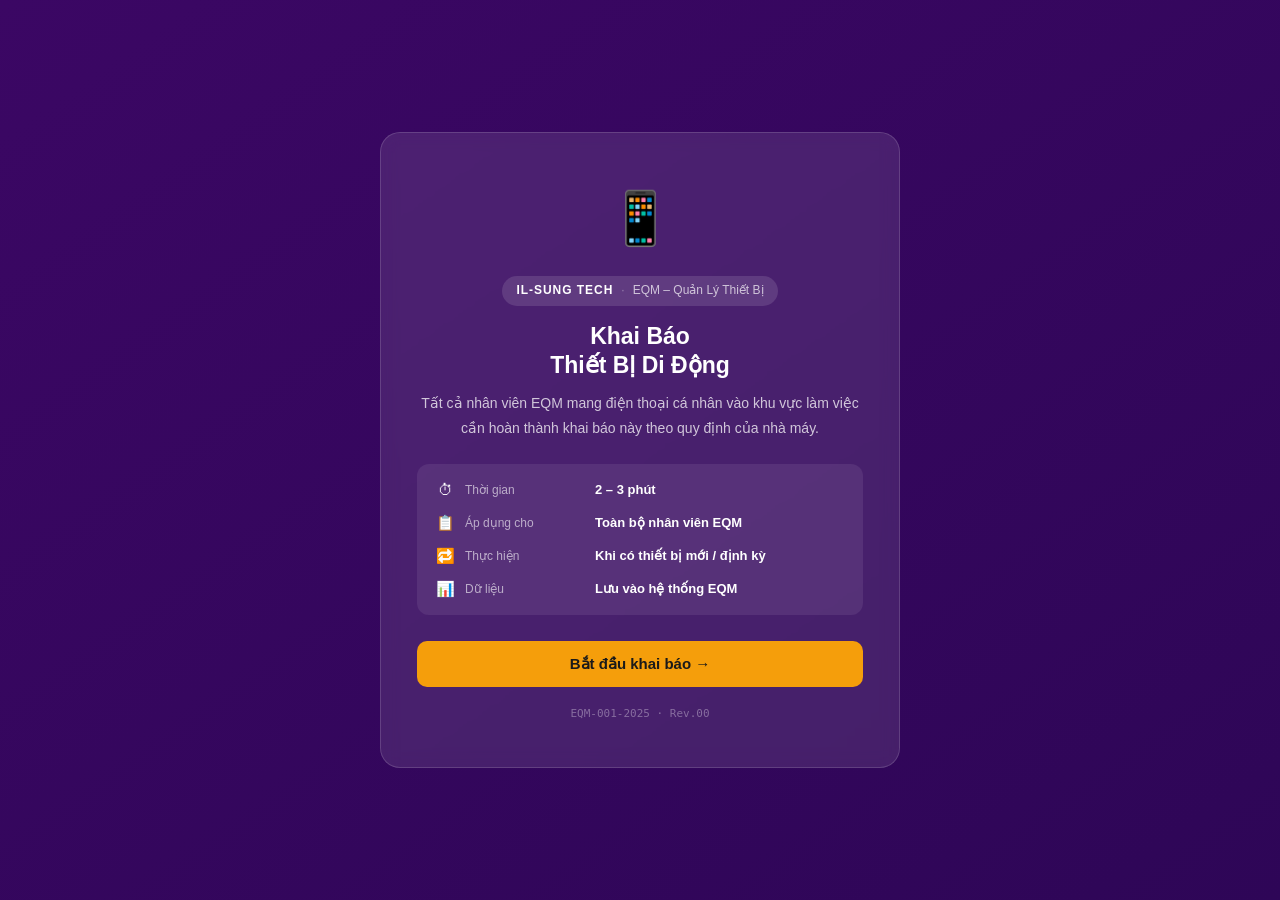
==== index.html @ d7830324 "Rename ILSUNG_EQM_001_KhaiBaoThietBiDiDong.html to index.html" ====
<!DOCTYPE html>
<html lang="vi">
<head>
<meta charset="UTF-8">
<meta name="viewport" content="width=device-width, initial-scale=1.0">
<title>Khai Báo Thiết Bị Di Động – IL-Sung Tech</title>
<style>
*, *::before, *::after { box-sizing: border-box; margin: 0; padding: 0; }
:root {
  --ils-accent:   #F59E0B;
  --ils-success:  #16A34A;
  --ils-danger:   #DC2626;
  --ils-bg:       #F0F4F8;
  --ils-surface:  #FFFFFF;
  --ils-border:   #CBD5E1;
  --ils-text:     #1E293B;
  --ils-muted:    #64748B;
  --app-color:      #3B0764;
  --app-color-dark: #2E0657;
  --app-color-light: #6D28D9;
}
body {
  font-family: 'Segoe UI', -apple-system, BlinkMacSystemFont, sans-serif;
  background: var(--ils-bg); color: var(--ils-text);
  font-size: 15px; line-height: 1.6; min-height: 100vh;
  -webkit-font-smoothing: antialiased;
}

/* ── TOPBAR ── */
.ils-topbar {
  background: var(--app-color); padding: 10px 20px;
  display: flex; align-items: center; justify-content: space-between;
  position: sticky; top: 0; z-index: 100;
  box-shadow: 0 2px 8px rgba(0,0,0,0.2);
}
.ils-topbar-brand { display: flex; align-items: center; gap: 10px; }
.ils-topbar-logo {
  background: rgba(255,255,255,0.15); border-radius: 6px;
  padding: 4px 10px; color: #fff; font-weight: 900; font-size: 13px; letter-spacing: 0.05em;
}
.ils-topbar-sep { width: 1px; height: 20px; background: rgba(255,255,255,0.25); }
.ils-topbar-dept { color: rgba(255,255,255,0.85); font-size: 12px; font-weight: 600; text-transform: uppercase; letter-spacing: 0.08em; }
.ils-topbar-code { color: rgba(255,255,255,0.45); font-size: 11px; font-family: monospace; }

/* ── INTRO ── */
.ils-intro {
  min-height: 100vh;
  background: linear-gradient(145deg, var(--app-color) 0%, var(--app-color-dark) 100%);
  display: flex; align-items: center; justify-content: center; padding: 24px;
}
.ils-intro-card {
  max-width: 520px; width: 100%;
  background: rgba(255,255,255,0.1); border-radius: 20px; padding: 44px 36px;
  text-align: center; backdrop-filter: blur(8px);
  border: 1px solid rgba(255,255,255,0.15);
}
.ils-intro-icon { font-size: 52px; margin-bottom: 16px; }
.ils-intro-brand {
  display: inline-flex; align-items: center; gap: 8px;
  background: rgba(255,255,255,0.12); border-radius: 20px;
  padding: 5px 14px; margin-bottom: 16px;
}
.ils-intro-brand .n { color: #fff; font-size: 12px; font-weight: 800; letter-spacing: 0.08em; }
.ils-intro-brand .s { color: rgba(255,255,255,0.35); font-size: 12px; }
.ils-intro-brand .d { color: rgba(255,255,255,0.7); font-size: 12px; }
.ils-intro-title { color: #fff; font-size: 23px; font-weight: 800; line-height: 1.3; margin-bottom: 10px; }
.ils-intro-desc  { color: rgba(255,255,255,0.75); font-size: 14px; line-height: 1.75; margin-bottom: 24px; }
.ils-intro-meta  {
  background: rgba(255,255,255,0.08); border-radius: 12px;
  padding: 14px 18px; margin-bottom: 26px; text-align: left;
}
.ils-intro-meta-row { display: flex; align-items: center; gap: 10px; color: #fff; margin-bottom: 9px; }
.ils-intro-meta-row:last-child { margin-bottom: 0; }
.ils-intro-meta-row .icon { width: 20px; text-align: center; font-size: 15px; flex-shrink: 0; }
.ils-intro-meta-row .lbl  { opacity: 0.6; min-width: 120px; font-size: 12px; }
.ils-intro-meta-row .val  { font-weight: 600; font-size: 13px; }
.ils-formcode { font-size: 11px; color: rgba(255,255,255,0.35); font-family: monospace; margin-top: 18px; }

/* ── PROGRESS ── */
.ils-progress { max-width: 720px; margin: 0 auto 20px; padding: 20px 20px 0; }
.ils-progress-steps { display: flex; align-items: flex-start; justify-content: center; }
.ils-ps-item { display: flex; flex-direction: column; align-items: center; }
.ils-ps-circle {
  width: 34px; height: 34px; border-radius: 50%;
  display: flex; align-items: center; justify-content: center;
  font-weight: 800; font-size: 13px; flex-shrink: 0; transition: all .2s;
}
.ils-ps-label { font-size: 11px; margin-top: 5px; font-weight: 600; white-space: nowrap; }
.ils-ps-line  { height: 2px; width: 80px; margin: 17px 3px 0; transition: background .3s; }
@media(max-width:480px){ .ils-ps-line { width: 32px; } .ils-ps-label { font-size: 9px; } }

/* ── SCREEN ── */
.ils-screen { display: none; padding: 0 16px 56px; }
.ils-screen.active { display: block; }
.ils-screen-inner { max-width: 720px; margin: 0 auto; padding-top: 20px; }

/* ── CARD ── */
.ils-card {
  background: var(--ils-surface); border-radius: 14px;
  border: 1.5px solid var(--ils-border); overflow: hidden;
  margin-bottom: 18px; box-shadow: 0 1px 4px rgba(0,0,0,0.04);
}
.ils-card-header {
  background: var(--app-color); padding: 12px 20px;
  display: flex; align-items: center; justify-content: space-between;
}
.ils-card-header-title { color: #fff; font-weight: 700; font-size: 14px; }
.ils-card-body { padding: 20px; }

/* ── FIELDS ── */
.ils-field { margin-bottom: 18px; }
.ils-field:last-child { margin-bottom: 0; }
.ils-label {
  display: block; font-size: 12px; font-weight: 700;
  color: var(--ils-muted); text-transform: uppercase;
  letter-spacing: 0.05em; margin-bottom: 6px;
}
.ils-label-sub { display: block; font-size: 11px; font-weight: 400; color: #94A3B8; text-transform: none; letter-spacing: 0; margin-top: 2px; }
.ils-req { color: var(--ils-danger); }
.ils-input, .ils-select, .ils-textarea {
  width: 100%; padding: 10px 13px;
  border: 1.5px solid var(--ils-border); border-radius: 8px;
  font-size: 14px; color: var(--ils-text); font-family: inherit;
  outline: none; background: #fff; transition: border-color .15s, box-shadow .15s;
  -webkit-appearance: none; appearance: none;
}
.ils-input:focus, .ils-select:focus, .ils-textarea:focus {
  border-color: var(--app-color); box-shadow: 0 0 0 3px rgba(59,7,100,0.1);
}
.ils-select {
  background-image: url("data:image/svg+xml,%3Csvg xmlns='http://www.w3.org/2000/svg' width='12' height='8' viewBox='0 0 12 8'%3E%3Cpath fill='%2364748B' d='M6 8L0 0h12z'/%3E%3C/svg%3E");
  background-repeat: no-repeat; background-position: right 12px center; padding-right: 36px; cursor: pointer;
}
.ils-textarea { resize: vertical; line-height: 1.6; }
.ils-field-err { color: var(--ils-danger); font-size: 12px; margin-top: 4px; display: none; }
.ils-field.has-err .ils-input,
.ils-field.has-err .ils-select,
.ils-field.has-err .ils-textarea { border-color: var(--ils-danger); }
.ils-field.has-err .ils-field-err { display: block; }

/* ── GRID ── */
.ils-grid-2 { display: grid; grid-template-columns: 1fr 1fr; gap: 14px; }
@media(max-width:560px){ .ils-grid-2 { grid-template-columns: 1fr; } }

/* ── CHECKBOX GROUP ── */
.ils-check-group { display: flex; flex-direction: column; gap: 7px; }
.ils-check-item {
  display: flex; align-items: flex-start; gap: 10px;
  cursor: pointer; font-size: 14px; color: var(--ils-text);
  padding: 10px 13px; border-radius: 8px; border: 1.5px solid var(--ils-border);
  transition: border-color .15s, background .15s; user-select: none; line-height: 1.4;
}
.ils-check-item:hover { border-color: var(--app-color); background: #F5F3FF; }
.ils-check-item.active { border-color: var(--app-color); background: #F5F3FF; }
.ils-check-item input { width: 16px; height: 16px; flex-shrink: 0; margin-top: 2px; accent-color: var(--app-color); cursor: pointer; border: none; padding: 0; }

/* ── NOTICE ── */
.ils-notice {
  border-radius: 10px; padding: 12px 16px; font-size: 13px;
  line-height: 1.6; margin-bottom: 16px;
  display: flex; align-items: flex-start; gap: 10px;
}
.ils-notice.info    { background: #F5F3FF; border: 1.5px solid #DDD6FE; color: #4C1D95; }
.ils-notice.warning { background: #FFFBEB; border: 1.5px solid #FDE68A; color: #92400E; }
.ils-notice.danger  { background: #FEF2F2; border: 1.5px solid #FECACA; color: #7F1D1D; }

/* ── PROFILE BANNER ── */
.ils-profile-banner {
  background: var(--ils-surface); border-radius: 12px;
  border: 1.5px solid var(--ils-border); padding: 12px 18px;
  display: flex; align-items: center; justify-content: space-between;
  margin-bottom: 18px; flex-wrap: wrap; gap: 10px;
}
.ils-avatar {
  width: 40px; height: 40px; border-radius: 50%;
  background: var(--app-color); color: #fff;
  display: flex; align-items: center; justify-content: center;
  font-weight: 800; font-size: 15px; flex-shrink: 0;
}

/* ── SUMMARY TABLE ── */
.ils-summary-table { width: 100%; border-collapse: collapse; font-size: 13px; }
.ils-summary-table th {
  background: #F8F5FF; text-align: left; padding: 8px 12px;
  font-size: 11px; font-weight: 700; color: var(--ils-muted);
  text-transform: uppercase; letter-spacing: 0.05em;
  border-bottom: 1.5px solid var(--ils-border);
}
.ils-summary-table td { padding: 10px 12px; border-bottom: 1px solid #F1F5F9; vertical-align: top; }
.ils-summary-table tr:last-child td { border-bottom: none; }
.ils-summary-table td.lbl { color: var(--ils-muted); width: 40%; font-weight: 500; }

/* ── CAM KẾT BOX ── */
.ils-commit-box {
  background: #FDF4FF; border: 2px solid #E9D5FF;
  border-radius: 12px; padding: 18px 20px;
}
.ils-commit-title { font-size: 14px; font-weight: 700; color: #4C1D95; margin-bottom: 12px; }
.ils-commit-items { list-style: none; display: flex; flex-direction: column; gap: 8px; }
.ils-commit-items li {
  display: flex; align-items: flex-start; gap: 8px;
  font-size: 13px; color: var(--ils-text); line-height: 1.5;
}
.ils-commit-items li::before { content: "✓"; color: var(--app-color); font-weight: 800; flex-shrink: 0; margin-top: 1px; }

/* ── SIGN BOX ── */
.ils-sign-box {
  background: #fff; border: 1.5px dashed var(--ils-border);
  border-radius: 10px; padding: 16px 18px; margin-top: 16px;
}
.ils-sign-label { font-size: 12px; color: var(--ils-muted); margin-bottom: 8px; font-weight: 600; text-transform: uppercase; letter-spacing: 0.05em; }
.ils-sign-confirm {
  display: flex; align-items: center; gap: 10px;
  padding: 12px 14px; border-radius: 8px; border: 1.5px solid var(--ils-border);
  cursor: pointer; transition: all .15s; user-select: none;
}
.ils-sign-confirm:hover { border-color: var(--app-color); background: #F5F3FF; }
.ils-sign-confirm.active { border-color: var(--app-color); background: #F5F3FF; }
.ils-sign-confirm input { width: 18px; height: 18px; accent-color: var(--app-color); cursor: pointer; flex-shrink: 0; }
.ils-sign-confirm span { font-size: 14px; font-weight: 600; color: var(--ils-text); }
.ils-field-err.sign-err { display: none; }
.has-sign-err .ils-field-err.sign-err { display: block; }

/* ── BUTTONS ── */
.ils-btn {
  display: inline-flex; align-items: center; justify-content: center; gap: 7px;
  padding: 11px 22px; border-radius: 10px; border: none;
  font-size: 14px; font-weight: 700; cursor: pointer;
  font-family: inherit; transition: all .15s; white-space: nowrap;
}
.ils-btn:active { transform: scale(0.97); }
.ils-btn:disabled { opacity: 0.5; cursor: not-allowed; }
.ils-btn-primary { background: var(--app-color); color: #fff; }
.ils-btn-primary:hover { box-shadow: 0 4px 14px rgba(59,7,100,0.35); }
.ils-btn-success { background: var(--ils-success); color: #fff; }
.ils-btn-outline { background: none; border: 1.5px solid var(--ils-border); color: var(--ils-muted); }
.ils-nav { display: flex; justify-content: space-between; align-items: center; margin-top: 20px; gap: 12px; }

/* ── DONE ── */
.ils-done {
  min-height: 100vh;
  background: linear-gradient(145deg, var(--ils-success), #064E3B);
  display: flex; align-items: center; justify-content: center; padding: 24px;
}
.ils-done-card { max-width: 460px; width: 100%; text-align: center; color: #fff; }
.ils-done-icon  { font-size: 64px; margin-bottom: 14px; }
.ils-done-title { font-size: 23px; font-weight: 800; margin-bottom: 10px; }
.ils-done-desc  { font-size: 14px; opacity: 0.85; line-height: 1.8; margin-bottom: 12px; }
.ils-done-ref {
  display: inline-flex; align-items: center; gap: 8px;
  background: rgba(255,255,255,0.15); border-radius: 10px;
  padding: 10px 20px; font-size: 13px; margin-bottom: 24px;
}

/* ── TOAST ── */
#ils-toast {
  position: fixed; bottom: 24px; left: 50%; transform: translateX(-50%) translateY(8px);
  background: #1E293B; color: #fff; padding: 11px 22px;
  border-radius: 50px; font-size: 13px; font-weight: 600;
  box-shadow: 0 8px 24px rgba(0,0,0,0.2);
  opacity: 0; transition: opacity .25s, transform .25s;
  pointer-events: none; z-index: 9999; white-space: nowrap;
}
#ils-toast.show { opacity: 1; transform: translateX(-50%) translateY(0); }

@media(max-width:480px){
  .ils-intro-card { padding: 30px 18px; }
  .ils-card-body { padding: 14px 16px; }
  .ils-intro-title { font-size: 20px; }
}
</style>
</head>
<body>

<!-- TOPBAR -->
<div class="ils-topbar" id="ils-topbar" style="display:none;">
  <div class="ils-topbar-brand">
    <span class="ils-topbar-logo">IL-Sung Tech</span>
    <span class="ils-topbar-sep"></span>
    <span class="ils-topbar-dept">EQM – Thiết Bị</span>
  </div>
  <span class="ils-topbar-code">EQM-001-2025</span>
</div>

<!-- ══ INTRO ══ -->
<div class="ils-intro" id="screen-intro">
  <div class="ils-intro-card">
    <div class="ils-intro-icon">📱</div>
    <div class="ils-intro-brand">
      <span class="n">IL-SUNG TECH</span>
      <span class="s">·</span>
      <span class="d">EQM – Quản Lý Thiết Bị</span>
    </div>
    <h1 class="ils-intro-title">Khai Báo<br>Thiết Bị Di Động</h1>
    <p class="ils-intro-desc">
      Tất cả nhân viên EQM mang điện thoại cá nhân vào khu vực làm việc cần hoàn thành khai báo này theo quy định của nhà máy.
    </p>
    <div class="ils-intro-meta">
      <div class="ils-intro-meta-row">
        <span class="icon">⏱</span><span class="lbl">Thời gian</span><span class="val">2 – 3 phút</span>
      </div>
      <div class="ils-intro-meta-row">
        <span class="icon">📋</span><span class="lbl">Áp dụng cho</span><span class="val">Toàn bộ nhân viên EQM</span>
      </div>
      <div class="ils-intro-meta-row">
        <span class="icon">🔁</span><span class="lbl">Thực hiện</span><span class="val">Khi có thiết bị mới / định kỳ</span>
      </div>
      <div class="ils-intro-meta-row">
        <span class="icon">📊</span><span class="lbl">Dữ liệu</span><span class="val">Lưu vào hệ thống EQM</span>
      </div>
    </div>
    <button class="ils-btn" style="background:var(--ils-accent);color:#1a1a1a;font-size:15px;padding:14px;width:100%;font-weight:800;" onclick="ILS.go(1)">
      Bắt đầu khai báo →
    </button>
    <div class="ils-formcode">EQM-001-2025 · Rev.00</div>
  </div>
</div>

<!-- ══ BƯỚC 1: THÔNG TIN NHÂN VIÊN ══ -->
<div id="screen-1" class="ils-screen">
  <div class="ils-progress" id="prog-1"></div>
  <div class="ils-screen-inner">

    <div class="ils-card">
      <div class="ils-card-header">
        <span class="ils-card-header-title">👤 Bước 1 — Thông tin nhân viên</span>
      </div>
      <div class="ils-card-body">

        <div class="ils-notice info">
          <span>ℹ️</span>
          <span>Nhập mã nhân viên để xác định danh tính. Thông tin sẽ được lưu cùng thông tin thiết bị.</span>
        </div>

        <div class="ils-field" id="f-empid">
          <label class="ils-label">Mã nhân viên <span class="ils-req">*</span>
            <span class="ils-label-sub">Mã gồm chữ và số, in trên thẻ nhân viên — ví dụ: EQM-012</span>
          </label>
          <input type="text" id="inp-empid" class="ils-input" placeholder="Nhập mã nhân viên..."
            oninput="this.value=this.value.toUpperCase()">
          <div class="ils-field-err">Vui lòng nhập mã nhân viên</div>
        </div>

        <div class="ils-grid-2">
          <div class="ils-field" id="f-fullname">
            <label class="ils-label">Họ và tên
              <span class="ils-label-sub">Tự điền nếu muốn — không bắt buộc</span>
            </label>
            <input type="text" id="inp-fullname" class="ils-input" placeholder="Nguyễn Văn A">
          </div>
          <div class="ils-field">
            <label class="ils-label">Vị trí / Chức danh</label>
            <select id="inp-role" class="ils-select">
              <option value="">-- Chọn --</option>
              <option>Kỹ thuật viên bảo trì</option>
              <option>Kỹ sư thiết bị</option>
              <option>Tổ trưởng EQM</option>
              <option>Nhân viên vận hành</option>
              <option>Khác</option>
            </select>
          </div>
        </div>

        <div class="ils-field">
          <label class="ils-label">Ngày khai báo</label>
          <input type="date" id="inp-date" class="ils-input">
        </div>

      </div>
    </div>

    <div class="ils-nav">
      <button class="ils-btn ils-btn-outline" onclick="ILS.go(0)">← Quay lại</button>
      <button class="ils-btn ils-btn-primary" onclick="submitStep1()">Tiếp theo →</button>
    </div>
  </div>
</div>

<!-- ══ BƯỚC 2: THÔNG TIN THIẾT BỊ ══ -->
<div id="screen-2" class="ils-screen">
  <div class="ils-progress" id="prog-2"></div>
  <div class="ils-screen-inner">

    <!-- Banner nhân viên -->
    <div class="ils-profile-banner">
      <div style="display:flex;align-items:center;gap:12px;">
        <div class="ils-avatar" id="banner-av">?</div>
        <div>
          <div style="font-weight:700;font-size:14px;" id="banner-name">–</div>
          <div style="font-size:12px;color:var(--ils-muted);" id="banner-sub">–</div>
        </div>
      </div>
      <button class="ils-btn ils-btn-outline" style="font-size:12px;padding:7px 13px;" onclick="ILS.go(1)">Sửa</button>
    </div>

    <div class="ils-card">
      <div class="ils-card-header">
        <span class="ils-card-header-title">📱 Bước 2 — Thông tin thiết bị</span>
      </div>
      <div class="ils-card-body">

        <div class="ils-grid-2">
          <div class="ils-field" id="f-brand">
            <label class="ils-label">Hãng sản xuất <span class="ils-req">*</span></label>
            <select id="inp-brand" class="ils-select">
              <option value="">-- Chọn hãng --</option>
              <option>Samsung</option>
              <option>Apple (iPhone)</option>
              <option>Xiaomi</option>
              <option>OPPO</option>
              <option>Vivo</option>
              <option>Realme</option>
              <option>Nokia</option>
              <option>Hãng khác</option>
            </select>
            <div class="ils-field-err">Vui lòng chọn hãng</div>
          </div>
          <div class="ils-field" id="f-model">
            <label class="ils-label">Model máy <span class="ils-req">*</span>
              <span class="ils-label-sub">Ví dụ: Galaxy A55, iPhone 13, Redmi Note 12</span>
            </label>
            <input type="text" id="inp-model" class="ils-input" placeholder="Nhập tên model...">
            <div class="ils-field-err">Vui lòng nhập model máy</div>
          </div>
        </div>

        <div class="ils-field" id="f-purpose">
          <label class="ils-label">Mục đích sử dụng trong giờ làm <span class="ils-req">*</span>
            <span class="ils-label-sub">Chọn tất cả mục đích phù hợp</span>
          </label>
          <div class="ils-check-group" id="purpose-group">
            <label class="ils-check-item" onclick="toggleCheck(this)">
              <input type="checkbox" name="purpose" value="Liên lạc công việc (gọi điện, nhắn tin với đồng nghiệp/quản lý)">
              📞 Liên lạc công việc (gọi điện, nhắn tin với đồng nghiệp / quản lý)
            </label>
            <label class="ils-check-item" onclick="toggleCheck(this)">
              <input type="checkbox" name="purpose" value="Chụp ảnh tài liệu kỹ thuật, máy móc thiết bị (phục vụ công việc)">
              📷 Chụp ảnh tài liệu kỹ thuật / máy móc phục vụ công việc
            </label>
            <label class="ils-check-item" onclick="toggleCheck(this)">
              <input type="checkbox" name="purpose" value="Tra cứu thông tin kỹ thuật, hướng dẫn sửa chữa">
              🔍 Tra cứu thông tin kỹ thuật / hướng dẫn sửa chữa
            </label>
            <label class="ils-check-item" onclick="toggleCheck(this)">
              <input type="checkbox" name="purpose" value="Sử dụng cá nhân (trong giờ nghỉ)">
              👤 Sử dụng cá nhân (chỉ trong giờ nghỉ)
            </label>
          </div>
          <div class="ils-field-err">Vui lòng chọn ít nhất 1 mục đích</div>
        </div>

        <div class="ils-field" id="f-zone">
          <label class="ils-label">Khu vực được phép sử dụng <span class="ils-req">*</span>
            <span class="ils-label-sub">Chọn khu vực bạn cần dùng điện thoại trong công việc</span>
          </label>
          <div class="ils-check-group" id="zone-group">
            <label class="ils-check-item" onclick="toggleCheck(this)">
              <input type="checkbox" name="zone" value="Khu vực văn phòng EQM">
              🏢 Khu vực văn phòng EQM
            </label>
            <label class="ils-check-item" onclick="toggleCheck(this)">
              <input type="checkbox" name="zone" value="Xưởng sản xuất (khi thực hiện bảo trì)">
              🏭 Xưởng sản xuất (khi thực hiện bảo trì / sửa chữa)
            </label>
            <label class="ils-check-item" onclick="toggleCheck(this)">
              <input type="checkbox" name="zone" value="Kho phụ tùng / vật tư">
              📦 Kho phụ tùng / vật tư
            </label>
            <label class="ils-check-item" onclick="toggleCheck(this)">
              <input type="checkbox" name="zone" value="Khu vực ngoài trời / hạ tầng">
              🔧 Khu vực ngoài trời / hạ tầng kỹ thuật
            </label>
          </div>
          <div class="ils-field-err">Vui lòng chọn ít nhất 1 khu vực</div>
        </div>

        <div class="ils-field">
          <label class="ils-label">Ghi chú thêm (nếu có)</label>
          <textarea id="inp-note" class="ils-textarea" rows="2"
            placeholder="Ví dụ: Dùng để chụp ảnh báo cáo sự cố máy CNC số 3..."></textarea>
        </div>

      </div>
    </div>

    <div class="ils-nav">
      <button class="ils-btn ils-btn-outline" onclick="ILS.go(1)">← Quay lại</button>
      <button class="ils-btn ils-btn-primary" onclick="submitStep2()">Tiếp theo →</button>
    </div>
  </div>
</div>

<!-- ══ BƯỚC 3: CAM KẾT & XÁC NHẬN ══ -->
<div id="screen-3" class="ils-screen">
  <div class="ils-progress" id="prog-3"></div>
  <div class="ils-screen-inner">

    <!-- Tóm tắt thông tin -->
    <div class="ils-card">
      <div class="ils-card-header">
        <span class="ils-card-header-title">📋 Xác nhận thông tin khai báo</span>
      </div>
      <div class="ils-card-body">
        <table class="ils-summary-table">
          <thead><tr><th colspan="2">Thông tin nhân viên & thiết bị</th></tr></thead>
          <tbody>
            <tr><td class="lbl">Mã nhân viên</td><td id="sum-empid">–</td></tr>
            <tr><td class="lbl">Họ tên</td><td id="sum-name">–</td></tr>
            <tr><td class="lbl">Vị trí</td><td id="sum-role">–</td></tr>
            <tr><td class="lbl">Ngày khai báo</td><td id="sum-date">–</td></tr>
            <tr><td class="lbl">Hãng & Model</td><td id="sum-device">–</td></tr>
            <tr><td class="lbl">Mục đích sử dụng</td><td id="sum-purpose">–</td></tr>
            <tr><td class="lbl">Khu vực được phép</td><td id="sum-zone">–</td></tr>
          </tbody>
        </table>
      </div>
    </div>

    <!-- Cam kết -->
    <div class="ils-card">
      <div class="ils-card-header">
        <span class="ils-card-header-title">✋ Bước 3 — Cam kết chấp hành nội quy</span>
      </div>
      <div class="ils-card-body">

        <div class="ils-notice warning">
          <span>⚠️</span>
          <span>Vui lòng đọc kỹ các điều khoản bên dưới trước khi xác nhận cam kết.</span>
        </div>

        <div class="ils-commit-box">
          <div class="ils-commit-title">📜 Tôi cam kết chấp hành các quy định sau:</div>
          <ul class="ils-commit-items">
            <li>Chỉ sử dụng điện thoại đúng mục đích và khu vực đã khai báo ở trên</li>
            <li>Không chụp ảnh, quay phim tại khu vực bị cấm hoặc thông tin bảo mật của nhà máy</li>
            <li>Tắt tiếng hoặc để chế độ im lặng trong khu vực sản xuất</li>
            <li>Không sử dụng điện thoại khi đang vận hành máy móc, thiết bị</li>
            <li>Chịu trách nhiệm cá nhân với thiết bị mang vào — nhà máy không chịu trách nhiệm nếu mất mát</li>
            <li>Vi phạm nội quy sẽ bị xử lý theo quy định kỷ luật của IL-Sung Tech</li>
          </ul>
        </div>

        <div class="ils-sign-box" id="sign-wrap">
          <div class="ils-sign-label">Xác nhận cam kết <span class="ils-req">*</span></div>
          <label class="ils-sign-confirm" id="sign-confirm" onclick="toggleSign(this)">
            <input type="checkbox" id="chk-commit">
            <span>Tôi đã đọc, hiểu và đồng ý chấp hành toàn bộ nội quy trên</span>
          </label>
          <div class="ils-field-err sign-err">Vui lòng xác nhận cam kết trước khi nộp</div>
        </div>

      </div>
    </div>

    <div class="ils-nav">
      <button class="ils-btn ils-btn-outline" onclick="ILS.go(2)">← Quay lại</button>
      <button class="ils-btn ils-btn-success" id="btn-submit" onclick="submitAll()">✓ Hoàn tất khai báo</button>
    </div>
  </div>
</div>

<!-- ══ DONE ══ -->
<div class="ils-done" id="screen-done" style="display:none;">
  <div class="ils-done-card">
    <div class="ils-done-icon">✅</div>
    <h2 class="ils-done-title">Khai báo thành công!</h2>
    <p class="ils-done-desc">
      Thông tin thiết bị của bạn đã được ghi nhận.<br>
      Vui lòng tuân thủ đúng nội quy sử dụng điện thoại<br>tại khu vực đã đăng ký.
    </p>
    <div class="ils-done-ref">
      📋 Mã khai báo: <strong id="done-refcode">–</strong>
    </div>
    <button class="ils-btn ils-btn-outline" style="color:#fff;border-color:rgba(255,255,255,0.35);" onclick="ILS.go(0)">
      Khai báo thiết bị khác
    </button>
  </div>
</div>

<div id="ils-toast"></div>

<script>
// ══════════════════════════════════════════════════════
// ⚠️  PHƯƠNG ÁN B: DÙNG SHEET MẶC ĐỊNH NHÀ MÁY
// Dán URL Apps Script hiện có của nhà máy vào đây:
// ══════════════════════════════════════════════════════
const APPS_SCRIPT_URL = "https://script.google.com/macros/s/AKfycbyTyD7P24CWDHK6t3WQ971bKsSGcIDJFgkwRk7GJbAdX9yJ3_uKBG8GBoWsbE1eFXpV/exec";

// ── ILS CORE ──────────────────────────────────────────
const ILS = (() => {
  let _labels = [];

  function go(n) {
    document.getElementById("screen-intro").style.display = "none";
    document.getElementById("screen-done").style.display  = "none";
    document.querySelectorAll(".ils-screen").forEach(s => s.classList.remove("active"));
    const topbar = document.getElementById("ils-topbar");
    if (n === 0) {
      document.getElementById("screen-intro").style.display = "flex";
      topbar.style.display = "none";
    } else if (n === "done") {
      document.getElementById("screen-done").style.display = "flex";
      topbar.style.display = "none";
    } else {
      document.getElementById(`screen-${n}`).classList.add("active");
      topbar.style.display = "flex";
      renderProg(n);
    }
    window.scrollTo({ top: 0, behavior: "smooth" });
  }

  function renderProg(cur) {
    ["prog-1","prog-2","prog-3"].forEach(id => {
      const el = document.getElementById(id); if (!el) return;
      let html = '<div class="ils-progress-steps">';
      _labels.forEach((lbl, i) => {
        const n = i + 1;
        const done   = n < cur;
        const active = n === cur;
        const bg = done ? "#16A34A" : active ? "var(--app-color)" : "var(--ils-border)";
        const fg = (done || active) ? "#fff" : "var(--ils-muted)";
        const lc = active ? "var(--app-color)" : done ? "#16A34A" : "var(--ils-muted)";
        html += `<div class="ils-ps-item">
          <div class="ils-ps-circle" style="background:${bg};color:${fg}">${done ? "✓" : n}</div>
          <div class="ils-ps-label" style="color:${lc}">${lbl}</div>
        </div>`;
        if (i < _labels.length - 1)
          html += `<div class="ils-ps-line" style="background:${done ? "#16A34A" : "var(--ils-border)"}"></div>`;
      });
      html += '</div>';
      el.innerHTML = html;
    });
  }

  function val(id) { const e = document.getElementById(id); return e ? e.value.trim() : ""; }
  function setErr(id, err) { const e = document.getElementById(id); if (e) e.classList.toggle("has-err", err); }

  function validateFields(rules) {
    let ok = true;
    rules.forEach(r => {
      const bad = !r.value || (typeof r.value === "string" && !r.value.trim());
      setErr(r.fieldId, bad);
      if (bad) ok = false;
    });
    return ok;
  }

  function toast(msg) {
    const t = document.getElementById("ils-toast");
    t.textContent = msg; t.classList.add("show");
    setTimeout(() => t.classList.remove("show"), 3200);
  }

  async function submit(url, payload, onOk, onErr) {
    if (!url || url.includes("PASTE_YOUR")) {
      console.log("📋 [DEMO MODE]", JSON.stringify(payload, null, 2));
      toast("⚠️ Demo mode — chưa gắn URL Apps Script");
      setTimeout(() => { if (onOk) onOk(payload); }, 800);
      return;
    }
    try {
      await fetch(url, { method:"POST", mode:"no-cors", headers:{"Content-Type":"text/plain"}, body: JSON.stringify(payload) });
      if (onOk) onOk(payload);
    } catch (e) {
      toast("Lỗi kết nối. Vui lòng thử lại.");
      if (onErr) onErr(e);
    }
  }

  function genRefCode(prefix) {
    const now = new Date(), p = n => String(n).padStart(2,"0");
    return `${prefix}${now.getFullYear()}${p(now.getMonth()+1)}${p(now.getDate())}-${p(now.getHours())}${p(now.getMinutes())}`;
  }

  function init(cfg) { _labels = cfg.steps || []; go(0); }
  return { go, val, setErr, validateFields, toast, submit, genRefCode, init };
})();

// ── STATE ─────────────────────────────────────────────
let state = {};

// ── CHECKBOX HELPERS ──────────────────────────────────
function toggleCheck(label) {
  const cb = label.querySelector("input");
  cb.checked = !cb.checked;
  label.classList.toggle("active", cb.checked);
}

function getChecked(name) {
  return Array.from(document.querySelectorAll(`input[name="${name}"]:checked`)).map(c => c.value);
}

function toggleSign(label) {
  const cb = document.getElementById("chk-commit");
  cb.checked = !cb.checked;
  label.classList.toggle("active", cb.checked);
  document.getElementById("sign-wrap").classList.toggle("has-sign-err", false);
}

// ── STEP 1 ────────────────────────────────────────────
function submitStep1() {
  const empid = ILS.val("inp-empid");
  const ok = ILS.validateFields([{ fieldId: "f-empid", value: empid }]);
  if (!ok) {
    ILS.toast("Vui lòng nhập mã nhân viên (*)");
    document.querySelector(".has-err")?.scrollIntoView({ behavior:"smooth", block:"center" });
    return;
  }
  // Lấy ngày mặc định hôm nay nếu chưa chọn
  const dateEl = document.getElementById("inp-date");
  if (!dateEl.value) dateEl.value = new Date().toISOString().split("T")[0];

  state.empid    = empid;
  state.fullname = ILS.val("inp-fullname") || "–";
  state.role     = ILS.val("inp-role")     || "–";
  state.date     = dateEl.value;

  // Update banner
  const av = document.getElementById("banner-av");
  av.textContent = state.empid.slice(-2).toUpperCase();
  document.getElementById("banner-name").textContent = state.fullname !== "–" ? state.fullname : state.empid;
  document.getElementById("banner-sub").textContent  = `EQM · ${state.role} · ${state.date}`;

  ILS.go(2);
}

// ── STEP 2 ────────────────────────────────────────────
function submitStep2() {
  const brand   = ILS.val("inp-brand");
  const model   = ILS.val("inp-model");
  const purpose = getChecked("purpose");
  const zone    = getChecked("zone");

  let ok = ILS.validateFields([
    { fieldId: "f-brand", value: brand },
    { fieldId: "f-model", value: model },
  ]);
  ILS.setErr("f-purpose", purpose.length === 0);
  ILS.setErr("f-zone",    zone.length    === 0);
  if (purpose.length === 0 || zone.length === 0) ok = false;

  if (!ok) {
    ILS.toast("Vui lòng điền đầy đủ thông tin bắt buộc (*)");
    document.querySelector(".has-err")?.scrollIntoView({ behavior:"smooth", block:"center" });
    return;
  }

  state.brand   = brand;
  state.model   = model;
  state.purpose = purpose;
  state.zone    = zone;
  state.note    = ILS.val("inp-note");

  // Điền bảng tóm tắt
  document.getElementById("sum-empid").textContent   = state.empid;
  document.getElementById("sum-name").textContent    = state.fullname;
  document.getElementById("sum-role").textContent    = state.role;
  document.getElementById("sum-date").textContent    = state.date;
  document.getElementById("sum-device").textContent  = `${state.brand} – ${state.model}`;
  document.getElementById("sum-purpose").innerHTML   = state.purpose.map(p => `• ${p}`).join("<br>");
  document.getElementById("sum-zone").innerHTML      = state.zone.map(z => `• ${z}`).join("<br>");

  ILS.go(3);
}

// ── SUBMIT ────────────────────────────────────────────
async function submitAll() {
  const committed = document.getElementById("chk-commit").checked;
  if (!committed) {
    document.getElementById("sign-wrap").classList.add("has-sign-err");
    ILS.toast("Vui lòng xác nhận cam kết chấp hành nội quy");
    return;
  }

  const btn = document.getElementById("btn-submit");
  btn.disabled = true; btn.textContent = "Đang gửi...";

  const refCode = ILS.genRefCode("EQM-KB-");
  const payload = {
    formType:    "EQM-001-2025",           // để doPost phân loại đúng tab
    submittedAt: new Date().toLocaleString("vi-VN"),
    refCode,
    empId:       state.empid,
    fullName:    state.fullname,
    role:        state.role,
    declareDate: state.date,
    brand:       state.brand,
    model:       state.model,
    purpose:     state.purpose.join(" | "),
    zone:        state.zone.join(" | "),
    note:        state.note,
    committed:   "Đã xác nhận cam kết",
  };

  await ILS.submit(APPS_SCRIPT_URL, payload,
    () => {
      document.getElementById("done-refcode").textContent = refCode;
      ILS.go("done");
    },
    () => { btn.disabled = false; btn.textContent = "✓ Hoàn tất khai báo"; }
  );
}

// ── INIT ──────────────────────────────────────────────
ILS.init({ steps: ["Nhân viên", "Thiết bị", "Cam kết"] });
</script>
</body>
</html>
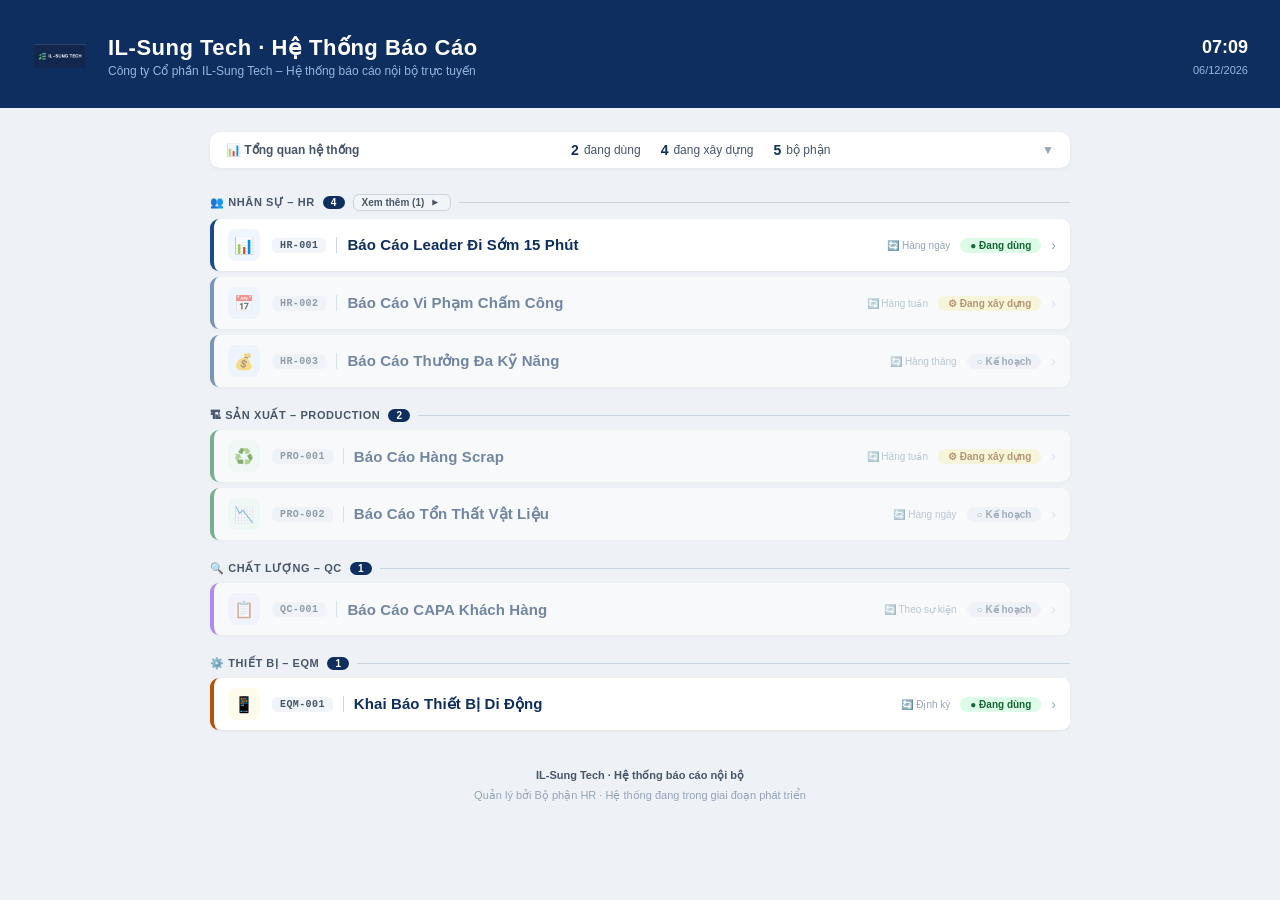
==== commit bec1f781: "Add files via upload" ====
--- a/index.html
+++ b/index.html
@@ -3,806 +3,519 @@
 <head>
 <meta charset="UTF-8">
 <meta name="viewport" content="width=device-width, initial-scale=1.0">
-<title>Khai Báo Thiết Bị Di Động – IL-Sung Tech</title>
+<title>IL-Sung Tech – Hệ Thống Báo Cáo</title>
 <style>
-*, *::before, *::after { box-sizing: border-box; margin: 0; padding: 0; }
-:root {
-  --ils-accent:   #F59E0B;
-  --ils-success:  #16A34A;
-  --ils-danger:   #DC2626;
-  --ils-bg:       #F0F4F8;
-  --ils-surface:  #FFFFFF;
-  --ils-border:   #CBD5E1;
-  --ils-text:     #1E293B;
-  --ils-muted:    #64748B;
-  --app-color:      #3B0764;
-  --app-color-dark: #2E0657;
-  --app-color-light: #6D28D9;
-}
-body {
-  font-family: 'Segoe UI', -apple-system, BlinkMacSystemFont, sans-serif;
-  background: var(--ils-bg); color: var(--ils-text);
-  font-size: 15px; line-height: 1.6; min-height: 100vh;
-  -webkit-font-smoothing: antialiased;
-}
-
-/* ── TOPBAR ── */
-.ils-topbar {
-  background: var(--app-color); padding: 10px 20px;
-  display: flex; align-items: center; justify-content: space-between;
-  position: sticky; top: 0; z-index: 100;
-  box-shadow: 0 2px 8px rgba(0,0,0,0.2);
-}
-.ils-topbar-brand { display: flex; align-items: center; gap: 10px; }
-.ils-topbar-logo {
-  background: rgba(255,255,255,0.15); border-radius: 6px;
-  padding: 4px 10px; color: #fff; font-weight: 900; font-size: 13px; letter-spacing: 0.05em;
-}
-.ils-topbar-sep { width: 1px; height: 20px; background: rgba(255,255,255,0.25); }
-.ils-topbar-dept { color: rgba(255,255,255,0.85); font-size: 12px; font-weight: 600; text-transform: uppercase; letter-spacing: 0.08em; }
-.ils-topbar-code { color: rgba(255,255,255,0.45); font-size: 11px; font-family: monospace; }
-
-/* ── INTRO ── */
-.ils-intro {
-  min-height: 100vh;
-  background: linear-gradient(145deg, var(--app-color) 0%, var(--app-color-dark) 100%);
-  display: flex; align-items: center; justify-content: center; padding: 24px;
-}
-.ils-intro-card {
-  max-width: 520px; width: 100%;
-  background: rgba(255,255,255,0.1); border-radius: 20px; padding: 44px 36px;
-  text-align: center; backdrop-filter: blur(8px);
-  border: 1px solid rgba(255,255,255,0.15);
-}
-.ils-intro-icon { font-size: 52px; margin-bottom: 16px; }
-.ils-intro-brand {
-  display: inline-flex; align-items: center; gap: 8px;
-  background: rgba(255,255,255,0.12); border-radius: 20px;
-  padding: 5px 14px; margin-bottom: 16px;
-}
-.ils-intro-brand .n { color: #fff; font-size: 12px; font-weight: 800; letter-spacing: 0.08em; }
-.ils-intro-brand .s { color: rgba(255,255,255,0.35); font-size: 12px; }
-.ils-intro-brand .d { color: rgba(255,255,255,0.7); font-size: 12px; }
-.ils-intro-title { color: #fff; font-size: 23px; font-weight: 800; line-height: 1.3; margin-bottom: 10px; }
-.ils-intro-desc  { color: rgba(255,255,255,0.75); font-size: 14px; line-height: 1.75; margin-bottom: 24px; }
-.ils-intro-meta  {
-  background: rgba(255,255,255,0.08); border-radius: 12px;
-  padding: 14px 18px; margin-bottom: 26px; text-align: left;
-}
-.ils-intro-meta-row { display: flex; align-items: center; gap: 10px; color: #fff; margin-bottom: 9px; }
-.ils-intro-meta-row:last-child { margin-bottom: 0; }
-.ils-intro-meta-row .icon { width: 20px; text-align: center; font-size: 15px; flex-shrink: 0; }
-.ils-intro-meta-row .lbl  { opacity: 0.6; min-width: 120px; font-size: 12px; }
-.ils-intro-meta-row .val  { font-weight: 600; font-size: 13px; }
-.ils-formcode { font-size: 11px; color: rgba(255,255,255,0.35); font-family: monospace; margin-top: 18px; }
-
-/* ── PROGRESS ── */
-.ils-progress { max-width: 720px; margin: 0 auto 20px; padding: 20px 20px 0; }
-.ils-progress-steps { display: flex; align-items: flex-start; justify-content: center; }
-.ils-ps-item { display: flex; flex-direction: column; align-items: center; }
-.ils-ps-circle {
-  width: 34px; height: 34px; border-radius: 50%;
-  display: flex; align-items: center; justify-content: center;
-  font-weight: 800; font-size: 13px; flex-shrink: 0; transition: all .2s;
-}
-.ils-ps-label { font-size: 11px; margin-top: 5px; font-weight: 600; white-space: nowrap; }
-.ils-ps-line  { height: 2px; width: 80px; margin: 17px 3px 0; transition: background .3s; }
-@media(max-width:480px){ .ils-ps-line { width: 32px; } .ils-ps-label { font-size: 9px; } }
-
-/* ── SCREEN ── */
-.ils-screen { display: none; padding: 0 16px 56px; }
-.ils-screen.active { display: block; }
-.ils-screen-inner { max-width: 720px; margin: 0 auto; padding-top: 20px; }
-
-/* ── CARD ── */
-.ils-card {
-  background: var(--ils-surface); border-radius: 14px;
-  border: 1.5px solid var(--ils-border); overflow: hidden;
-  margin-bottom: 18px; box-shadow: 0 1px 4px rgba(0,0,0,0.04);
-}
-.ils-card-header {
-  background: var(--app-color); padding: 12px 20px;
-  display: flex; align-items: center; justify-content: space-between;
-}
-.ils-card-header-title { color: #fff; font-weight: 700; font-size: 14px; }
-.ils-card-body { padding: 20px; }
-
-/* ── FIELDS ── */
-.ils-field { margin-bottom: 18px; }
-.ils-field:last-child { margin-bottom: 0; }
-.ils-label {
-  display: block; font-size: 12px; font-weight: 700;
-  color: var(--ils-muted); text-transform: uppercase;
-  letter-spacing: 0.05em; margin-bottom: 6px;
-}
-.ils-label-sub { display: block; font-size: 11px; font-weight: 400; color: #94A3B8; text-transform: none; letter-spacing: 0; margin-top: 2px; }
-.ils-req { color: var(--ils-danger); }
-.ils-input, .ils-select, .ils-textarea {
-  width: 100%; padding: 10px 13px;
-  border: 1.5px solid var(--ils-border); border-radius: 8px;
-  font-size: 14px; color: var(--ils-text); font-family: inherit;
-  outline: none; background: #fff; transition: border-color .15s, box-shadow .15s;
-  -webkit-appearance: none; appearance: none;
-}
-.ils-input:focus, .ils-select:focus, .ils-textarea:focus {
-  border-color: var(--app-color); box-shadow: 0 0 0 3px rgba(59,7,100,0.1);
-}
-.ils-select {
-  background-image: url("data:image/svg+xml,%3Csvg xmlns='http://www.w3.org/2000/svg' width='12' height='8' viewBox='0 0 12 8'%3E%3Cpath fill='%2364748B' d='M6 8L0 0h12z'/%3E%3C/svg%3E");
-  background-repeat: no-repeat; background-position: right 12px center; padding-right: 36px; cursor: pointer;
-}
-.ils-textarea { resize: vertical; line-height: 1.6; }
-.ils-field-err { color: var(--ils-danger); font-size: 12px; margin-top: 4px; display: none; }
-.ils-field.has-err .ils-input,
-.ils-field.has-err .ils-select,
-.ils-field.has-err .ils-textarea { border-color: var(--ils-danger); }
-.ils-field.has-err .ils-field-err { display: block; }
-
-/* ── GRID ── */
-.ils-grid-2 { display: grid; grid-template-columns: 1fr 1fr; gap: 14px; }
-@media(max-width:560px){ .ils-grid-2 { grid-template-columns: 1fr; } }
-
-/* ── CHECKBOX GROUP ── */
-.ils-check-group { display: flex; flex-direction: column; gap: 7px; }
-.ils-check-item {
-  display: flex; align-items: flex-start; gap: 10px;
-  cursor: pointer; font-size: 14px; color: var(--ils-text);
-  padding: 10px 13px; border-radius: 8px; border: 1.5px solid var(--ils-border);
-  transition: border-color .15s, background .15s; user-select: none; line-height: 1.4;
-}
-.ils-check-item:hover { border-color: var(--app-color); background: #F5F3FF; }
-.ils-check-item.active { border-color: var(--app-color); background: #F5F3FF; }
-.ils-check-item input { width: 16px; height: 16px; flex-shrink: 0; margin-top: 2px; accent-color: var(--app-color); cursor: pointer; border: none; padding: 0; }
-
-/* ── NOTICE ── */
-.ils-notice {
-  border-radius: 10px; padding: 12px 16px; font-size: 13px;
-  line-height: 1.6; margin-bottom: 16px;
-  display: flex; align-items: flex-start; gap: 10px;
-}
-.ils-notice.info    { background: #F5F3FF; border: 1.5px solid #DDD6FE; color: #4C1D95; }
-.ils-notice.warning { background: #FFFBEB; border: 1.5px solid #FDE68A; color: #92400E; }
-.ils-notice.danger  { background: #FEF2F2; border: 1.5px solid #FECACA; color: #7F1D1D; }
-
-/* ── PROFILE BANNER ── */
-.ils-profile-banner {
-  background: var(--ils-surface); border-radius: 12px;
-  border: 1.5px solid var(--ils-border); padding: 12px 18px;
-  display: flex; align-items: center; justify-content: space-between;
-  margin-bottom: 18px; flex-wrap: wrap; gap: 10px;
-}
-.ils-avatar {
-  width: 40px; height: 40px; border-radius: 50%;
-  background: var(--app-color); color: #fff;
-  display: flex; align-items: center; justify-content: center;
-  font-weight: 800; font-size: 15px; flex-shrink: 0;
-}
-
-/* ── SUMMARY TABLE ── */
-.ils-summary-table { width: 100%; border-collapse: collapse; font-size: 13px; }
-.ils-summary-table th {
-  background: #F8F5FF; text-align: left; padding: 8px 12px;
-  font-size: 11px; font-weight: 700; color: var(--ils-muted);
-  text-transform: uppercase; letter-spacing: 0.05em;
-  border-bottom: 1.5px solid var(--ils-border);
-}
-.ils-summary-table td { padding: 10px 12px; border-bottom: 1px solid #F1F5F9; vertical-align: top; }
-.ils-summary-table tr:last-child td { border-bottom: none; }
-.ils-summary-table td.lbl { color: var(--ils-muted); width: 40%; font-weight: 500; }
-
-/* ── CAM KẾT BOX ── */
-.ils-commit-box {
-  background: #FDF4FF; border: 2px solid #E9D5FF;
-  border-radius: 12px; padding: 18px 20px;
-}
-.ils-commit-title { font-size: 14px; font-weight: 700; color: #4C1D95; margin-bottom: 12px; }
-.ils-commit-items { list-style: none; display: flex; flex-direction: column; gap: 8px; }
-.ils-commit-items li {
-  display: flex; align-items: flex-start; gap: 8px;
-  font-size: 13px; color: var(--ils-text); line-height: 1.5;
-}
-.ils-commit-items li::before { content: "✓"; color: var(--app-color); font-weight: 800; flex-shrink: 0; margin-top: 1px; }
-
-/* ── SIGN BOX ── */
-.ils-sign-box {
-  background: #fff; border: 1.5px dashed var(--ils-border);
-  border-radius: 10px; padding: 16px 18px; margin-top: 16px;
-}
-.ils-sign-label { font-size: 12px; color: var(--ils-muted); margin-bottom: 8px; font-weight: 600; text-transform: uppercase; letter-spacing: 0.05em; }
-.ils-sign-confirm {
-  display: flex; align-items: center; gap: 10px;
-  padding: 12px 14px; border-radius: 8px; border: 1.5px solid var(--ils-border);
-  cursor: pointer; transition: all .15s; user-select: none;
-}
-.ils-sign-confirm:hover { border-color: var(--app-color); background: #F5F3FF; }
-.ils-sign-confirm.active { border-color: var(--app-color); background: #F5F3FF; }
-.ils-sign-confirm input { width: 18px; height: 18px; accent-color: var(--app-color); cursor: pointer; flex-shrink: 0; }
-.ils-sign-confirm span { font-size: 14px; font-weight: 600; color: var(--ils-text); }
-.ils-field-err.sign-err { display: none; }
-.has-sign-err .ils-field-err.sign-err { display: block; }
-
-/* ── BUTTONS ── */
-.ils-btn {
-  display: inline-flex; align-items: center; justify-content: center; gap: 7px;
-  padding: 11px 22px; border-radius: 10px; border: none;
-  font-size: 14px; font-weight: 700; cursor: pointer;
-  font-family: inherit; transition: all .15s; white-space: nowrap;
-}
-.ils-btn:active { transform: scale(0.97); }
-.ils-btn:disabled { opacity: 0.5; cursor: not-allowed; }
-.ils-btn-primary { background: var(--app-color); color: #fff; }
-.ils-btn-primary:hover { box-shadow: 0 4px 14px rgba(59,7,100,0.35); }
-.ils-btn-success { background: var(--ils-success); color: #fff; }
-.ils-btn-outline { background: none; border: 1.5px solid var(--ils-border); color: var(--ils-muted); }
-.ils-nav { display: flex; justify-content: space-between; align-items: center; margin-top: 20px; gap: 12px; }
-
-/* ── DONE ── */
-.ils-done {
-  min-height: 100vh;
-  background: linear-gradient(145deg, var(--ils-success), #064E3B);
-  display: flex; align-items: center; justify-content: center; padding: 24px;
-}
-.ils-done-card { max-width: 460px; width: 100%; text-align: center; color: #fff; }
-.ils-done-icon  { font-size: 64px; margin-bottom: 14px; }
-.ils-done-title { font-size: 23px; font-weight: 800; margin-bottom: 10px; }
-.ils-done-desc  { font-size: 14px; opacity: 0.85; line-height: 1.8; margin-bottom: 12px; }
-.ils-done-ref {
-  display: inline-flex; align-items: center; gap: 8px;
-  background: rgba(255,255,255,0.15); border-radius: 10px;
-  padding: 10px 20px; font-size: 13px; margin-bottom: 24px;
-}
-
-/* ── TOAST ── */
-#ils-toast {
-  position: fixed; bottom: 24px; left: 50%; transform: translateX(-50%) translateY(8px);
-  background: #1E293B; color: #fff; padding: 11px 22px;
-  border-radius: 50px; font-size: 13px; font-weight: 600;
-  box-shadow: 0 8px 24px rgba(0,0,0,0.2);
-  opacity: 0; transition: opacity .25s, transform .25s;
-  pointer-events: none; z-index: 9999; white-space: nowrap;
-}
-#ils-toast.show { opacity: 1; transform: translateX(-50%) translateY(0); }
-
-@media(max-width:480px){
-  .ils-intro-card { padding: 30px 18px; }
-  .ils-card-body { padding: 14px 16px; }
-  .ils-intro-title { font-size: 20px; }
-}
+  :root {
+    --navy:      #0D2E5E;
+    --navy-mid:  #1A4A8A;
+    --navy-light:#2D6BB0;
+    --gold:      #C9A84C;
+    --green:     #1B7A3E;
+    --red:       #C0392B;
+    --slate:     #475569;
+    --bg:        #EEF2F7;
+    --white:     #FFFFFF;
+    --border:    #CBD5E1;
+  }
+
+  * { box-sizing: border-box; margin: 0; padding: 0; }
+
+  body {
+    font-family: 'Segoe UI', Arial, sans-serif;
+    background: var(--bg);
+    color: #1E293B;
+    min-height: 100vh;
+  }
+
+  /* ── HEADER ── */
+  .header {
+    background: #0D2E5E;
+    padding: 28px 32px 24px;
+    display: flex;
+    align-items: center;
+    gap: 20px;
+  }
+  .header-logo {
+    width: 56px; height: 56px;
+    border-radius: 12px;
+    overflow: hidden;
+    display: flex; align-items: center; justify-content: center;
+    flex-shrink: 0;
+  }
+  .header-text h1 { color: #fff; font-size: 22px; font-weight: 700; letter-spacing: .5px; }
+  .header-text p  { color: #93B8E0; font-size: 12px; margin-top: 3px; }
+  .header-right {
+    margin-left: auto; text-align: right;
+    color: #93B8E0; font-size: 11px; line-height: 1.6;
+  }
+  .header-right strong { color: #fff; font-size: 18px; display: block; }
+
+  /* ── WRAPPER ── */
+  .wrapper { max-width: 900px; margin: 0 auto; padding: 24px 20px 48px; }
+
+  /* ── STATS BAR – collapsible ── */
+  .stats-toggle {
+    display: flex;
+    align-items: center;
+    justify-content: space-between;
+    background: var(--white);
+    border-radius: 10px;
+    padding: 10px 16px;
+    cursor: pointer;
+    box-shadow: 0 1px 4px rgba(0,0,0,.06);
+    margin-bottom: 4px;
+    user-select: none;
+    transition: background .15s;
+  }
+  .stats-toggle:hover { background: #F8FAFC; }
+  .stats-toggle-left {
+    display: flex; align-items: center; gap: 10px;
+    font-size: 12px; font-weight: 600; color: var(--slate);
+  }
+  .stats-mini {
+    display: flex; gap: 20px; align-items: center;
+  }
+  .stats-mini-item {
+    display: flex; align-items: center; gap: 5px;
+    font-size: 12px; color: var(--slate);
+  }
+  .stats-mini-item strong { color: var(--navy); font-size: 14px; }
+  .toggle-arrow {
+    font-size: 12px; color: #94A3B8;
+    transition: transform .25s;
+  }
+  .toggle-arrow.open { transform: rotate(180deg); }
+
+  .stats-panel {
+    background: var(--white);
+    border-radius: 0 0 10px 10px;
+    overflow: hidden;
+    max-height: 0;
+    transition: max-height .3s ease, padding .3s;
+    box-shadow: 0 2px 4px rgba(0,0,0,.05);
+  }
+  .stats-panel.open { max-height: 200px; }
+
+  .stats-bar {
+    display: flex; gap: 0;
+    padding: 16px 20px;
+    border-top: 1px solid #F1F5F9;
+    flex-wrap: wrap;
+  }
+  .stat-item {
+    text-align: center;
+    flex: 1;
+    min-width: 100px;
+    padding: 4px 8px;
+    border-right: 1px solid var(--border);
+  }
+  .stat-item:last-child { border-right: none; }
+  .stat-num  { font-size: 26px; font-weight: 700; color: var(--navy); }
+  .stat-lbl  { font-size: 10px; color: var(--slate); margin-top: 2px; text-transform: uppercase; letter-spacing: .3px; }
+
+  /* ── SECTION LABEL ── */
+  .section-label {
+    font-size: 11px; font-weight: 700; color: var(--slate);
+    text-transform: uppercase; letter-spacing: .6px;
+    margin-bottom: 8px; margin-top: 22px;
+    display: flex; align-items: center; gap: 8px;
+    cursor: default;
+  }
+  .section-label::after { content: ''; flex: 1; height: 1px; background: var(--border); }
+
+  .section-count {
+    font-size: 10px; font-weight: 700;
+    background: var(--navy); color: #fff;
+    padding: 1px 8px; border-radius: 20px;
+    letter-spacing: .2px;
+  }
+
+  .section-toggle {
+    display: flex; align-items: center; gap: 6px;
+    cursor: pointer;
+    font-size: 10px; font-weight: 600; color: var(--slate);
+    background: #F1F5F9;
+    border: 1px solid var(--border);
+    border-radius: 6px;
+    padding: 2px 10px 2px 8px;
+    user-select: none;
+    transition: background .15s;
+    white-space: nowrap;
+  }
+  .section-toggle:hover { background: #E2E8F0; }
+  .section-toggle .sarrow { font-size: 10px; transition: transform .25s; }
+  .section-toggle.collapsed .sarrow { transform: rotate(-90deg); }
+
+  /* Collapsed list: show only first 3, hide rest */
+  .report-list.collapsed .report-row:nth-child(n+4) {
+    display: none;
+  }
+
+  /* ── ROW CARDS (1 dòng compact) ── */
+  .report-list { display: flex; flex-direction: column; gap: 6px; }
+
+  .report-row {
+    background: var(--white);
+    border-radius: 9px;
+    box-shadow: 0 1px 3px rgba(0,0,0,.06);
+    display: flex;
+    align-items: center;
+    gap: 12px;
+    padding: 10px 14px;
+    text-decoration: none;
+    color: inherit;
+    transition: transform .12s, box-shadow .12s, background .12s;
+    border-left: 4px solid transparent;
+    cursor: pointer;
+  }
+  .report-row:hover {
+    transform: translateX(3px);
+    box-shadow: 0 3px 12px rgba(13,46,94,.1);
+    background: #FAFBFF;
+  }
+  .report-row.planned {
+    opacity: .55;
+    pointer-events: none;
+  }
+
+  /* left accent per dept */
+  .row-hr  { border-left-color: #1A4A8A; }
+  .row-pro { border-left-color: #1B7A3E; }
+  .row-qc  { border-left-color: #7C3AED; }
+  .row-eqm { border-left-color: #B45309; }
+  .row-mm  { border-left-color: #0E7A6E; }
+  .row-ehs { border-left-color: #C0392B; }
+
+  .row-icon {
+    width: 32px; height: 32px;
+    border-radius: 8px;
+    display: flex; align-items: center; justify-content: center;
+    font-size: 16px; flex-shrink: 0;
+  }
+  .icon-hr  { background: #EFF6FF; }
+  .icon-pro { background: #F0FDF4; }
+  .icon-qc  { background: #F5F3FF; }
+  .icon-eqm { background: #FFFBEB; }
+  .icon-mm  { background: #F0FDFA; }
+  .icon-ehs { background: #FEF2F2; }
+
+  .row-body { flex: 1; display: flex; align-items: center; gap: 10px; min-width: 0; }
+
+  .row-code {
+    font-size: 10px; font-weight: 700;
+    font-family: 'Courier New', monospace;
+    letter-spacing: .4px;
+    white-space: nowrap; flex-shrink: 0;
+    padding: 2px 8px;
+    border-radius: 5px;
+    background: #F1F5F9;
+    color: var(--slate);
+  }
+
+  .row-divider { width: 1px; height: 16px; background: var(--border); flex-shrink: 0; }
+
+  .row-title {
+    font-size: 15px; font-weight: 700;
+    color: var(--navy);
+    white-space: nowrap; overflow: hidden; text-overflow: ellipsis;
+    letter-spacing: .1px;
+  }
+  .report-row:not(.planned):hover .row-title { color: var(--navy-light); }
+
+  .row-right {
+    display: flex; align-items: center; gap: 10px; flex-shrink: 0; margin-left: auto;
+  }
+  .row-freq {
+    font-size: 10px; color: #94A3B8; white-space: nowrap;
+  }
+  .row-status {
+    font-size: 10px; font-weight: 700;
+    padding: 2px 10px; border-radius: 20px; white-space: nowrap;
+  }
+  .status-live    { background: #DCFCE7; color: #166534; }
+  .status-dev     { background: #FEF9C3; color: #854D0E; }
+  .status-planned { background: #F1F5F9; color: #64748B; }
+
+  .row-arrow { color: #CBD5E1; font-size: 14px; flex-shrink: 0; }
+  .report-row:not(.planned) .row-arrow { color: #94A3B8; }
+
+  /* ── FOOTER ── */
+  .footer {
+    text-align: center; margin-top: 36px;
+    font-size: 11px; color: #94A3B8; line-height: 1.8;
+  }
+  .footer strong { color: var(--slate); }
+
+  @media(max-width:600px) {
+    .header { flex-direction: column; align-items: flex-start; gap: 12px; }
+    .header-right { margin-left: 0; text-align: left; }
+    .row-freq { display: none; }
+    .stats-mini { display: none; }
+  }
 </style>
 </head>
 <body>
 
-<!-- TOPBAR -->
-<div class="ils-topbar" id="ils-topbar" style="display:none;">
-  <div class="ils-topbar-brand">
-    <span class="ils-topbar-logo">IL-Sung Tech</span>
-    <span class="ils-topbar-sep"></span>
-    <span class="ils-topbar-dept">EQM – Thiết Bị</span>
-  </div>
-  <span class="ils-topbar-code">EQM-001-2025</span>
+<!-- HEADER -->
+<div class="header">
+  <div class="header-logo">
+    <img src="[data-uri]" alt="IL-Sung Tech" style="width:52px;height:52px;object-fit:contain;border-radius:10px;">
+  </div>
+  <div class="header-text">
+    <h1>IL-Sung Tech · Hệ Thống Báo Cáo</h1>
+    <p>Công ty Cổ phần IL-Sung Tech – Hệ thống báo cáo nội bộ trực tuyến</p>
+  </div>
+  <div class="header-right">
+    <strong id="clock">--:--</strong>
+    <span id="date-display">--/--/----</span>
+  </div>
 </div>
 
-<!-- ══ INTRO ══ -->
-<div class="ils-intro" id="screen-intro">
-  <div class="ils-intro-card">
-    <div class="ils-intro-icon">📱</div>
-    <div class="ils-intro-brand">
-      <span class="n">IL-SUNG TECH</span>
-      <span class="s">·</span>
-      <span class="d">EQM – Quản Lý Thiết Bị</span>
-    </div>
-    <h1 class="ils-intro-title">Khai Báo<br>Thiết Bị Di Động</h1>
-    <p class="ils-intro-desc">
-      Tất cả nhân viên EQM mang điện thoại cá nhân vào khu vực làm việc cần hoàn thành khai báo này theo quy định của nhà máy.
-    </p>
-    <div class="ils-intro-meta">
-      <div class="ils-intro-meta-row">
-        <span class="icon">⏱</span><span class="lbl">Thời gian</span><span class="val">2 – 3 phút</span>
-      </div>
-      <div class="ils-intro-meta-row">
-        <span class="icon">📋</span><span class="lbl">Áp dụng cho</span><span class="val">Toàn bộ nhân viên EQM</span>
-      </div>
-      <div class="ils-intro-meta-row">
-        <span class="icon">🔁</span><span class="lbl">Thực hiện</span><span class="val">Khi có thiết bị mới / định kỳ</span>
-      </div>
-      <div class="ils-intro-meta-row">
-        <span class="icon">📊</span><span class="lbl">Dữ liệu</span><span class="val">Lưu vào hệ thống EQM</span>
-      </div>
-    </div>
-    <button class="ils-btn" style="background:var(--ils-accent);color:#1a1a1a;font-size:15px;padding:14px;width:100%;font-weight:800;" onclick="ILS.go(1)">
-      Bắt đầu khai báo →
-    </button>
-    <div class="ils-formcode">EQM-001-2025 · Rev.00</div>
-  </div>
+<div class="wrapper">
+
+  <!-- STATS – collapsible -->
+  <div class="stats-toggle" onclick="toggleStats()">
+    <div class="stats-toggle-left">
+      📊 Tổng quan hệ thống
+    </div>
+    <div class="stats-mini" id="stats-mini">
+      <div class="stats-mini-item"><strong>2</strong> đang dùng</div>
+      <div class="stats-mini-item"><strong>4</strong> đang xây dựng</div>
+      <div class="stats-mini-item"><strong>5</strong> bộ phận</div>
+    </div>
+    <span class="toggle-arrow" id="stats-arrow">▼</span>
+  </div>
+  <div class="stats-panel" id="stats-panel">
+    <div class="stats-bar">
+      <div class="stat-item">
+        <div class="stat-num">2</div>
+        <div class="stat-lbl">Đang hoạt động</div>
+      </div>
+      <div class="stat-item">
+        <div class="stat-num">4</div>
+        <div class="stat-lbl">Đang xây dựng</div>
+      </div>
+      <div class="stat-item">
+        <div class="stat-num">5</div>
+        <div class="stat-lbl">Bộ phận</div>
+      </div>
+      <div class="stat-item">
+        <div class="stat-num">∞</div>
+        <div class="stat-lbl">Truy cập mọi lúc</div>
+      </div>
+    </div>
+  </div>
+
+  <!-- SECTION: HR -->
+  <div class="section-label">👥 Nhân Sự – HR
+    <span class="section-count">4</span>
+    <button class="section-toggle" onclick="toggleSection(this, 'list-hr')" style="display:none" id="btn-hr"><span>Thu gọn</span><span class="sarrow">▼</span></button>
+  </div>
+  <div class="report-list" id="list-hr">
+
+    <a class="report-row row-hr" href="./dau-ca/index.html">
+      <div class="row-icon icon-hr">📊</div>
+      <div class="row-body">
+        <div class="row-code">HR-001</div>
+        <div class="row-divider"></div>
+        <div class="row-title">Báo Cáo Leader Đi Sớm 15 Phút</div>
+      </div>
+      <div class="row-right">
+        <div class="row-freq">🔄 Hàng ngày</div>
+        <div class="row-status status-live">● Đang dùng</div>
+        <div class="row-arrow">›</div>
+      </div>
+    </a>
+
+    <div class="report-row row-hr planned">
+      <div class="row-icon icon-hr">📅</div>
+      <div class="row-body">
+        <div class="row-code">HR-002</div>
+        <div class="row-divider"></div>
+        <div class="row-title">Báo Cáo Vi Phạm Chấm Công</div>
+      </div>
+      <div class="row-right">
+        <div class="row-freq">🔄 Hàng tuần</div>
+        <div class="row-status status-dev">⚙ Đang xây dựng</div>
+        <div class="row-arrow">›</div>
+      </div>
+    </div>
+
+    <div class="report-row row-hr planned">
+      <div class="row-icon icon-hr">💰</div>
+      <div class="row-body">
+        <div class="row-code">HR-003</div>
+        <div class="row-divider"></div>
+        <div class="row-title">Báo Cáo Thưởng Đa Kỹ Năng</div>
+      </div>
+      <div class="row-right">
+        <div class="row-freq">🔄 Hàng tháng</div>
+        <div class="row-status status-planned">○ Kế hoạch</div>
+        <div class="row-arrow">›</div>
+      </div>
+    </div>
+
+    <div class="report-row row-hr planned">
+      <div class="row-icon icon-hr">📊</div>
+      <div class="row-body">
+        <div class="row-code">HR-004</div>
+        <div class="row-divider"></div>
+        <div class="row-title">Báo Cáo Tuyển Dụng</div>
+      </div>
+      <div class="row-right">
+        <div class="row-freq">🔄 Hàng tháng</div>
+        <div class="row-status status-planned">○ Kế hoạch</div>
+        <div class="row-arrow">›</div>
+      </div>
+    </div>
+
+  </div>
+
+  <!-- SECTION: PRODUCTION -->
+  <div class="section-label">🏗 Sản Xuất – Production
+    <span class="section-count">2</span>
+  </div>
+  <div class="report-list" id="list-pro">
+
+    <div class="report-row row-pro planned">
+      <div class="row-icon icon-pro">♻️</div>
+      <div class="row-body">
+        <div class="row-code">PRO-001</div>
+        <div class="row-divider"></div>
+        <div class="row-title">Báo Cáo Hàng Scrap</div>
+      </div>
+      <div class="row-right">
+        <div class="row-freq">🔄 Hàng tuần</div>
+        <div class="row-status status-dev">⚙ Đang xây dựng</div>
+        <div class="row-arrow">›</div>
+      </div>
+    </div>
+
+    <div class="report-row row-pro planned">
+      <div class="row-icon icon-pro">📉</div>
+      <div class="row-body">
+        <div class="row-code">PRO-002</div>
+        <div class="row-divider"></div>
+        <div class="row-title">Báo Cáo Tổn Thất Vật Liệu</div>
+      </div>
+      <div class="row-right">
+        <div class="row-freq">🔄 Hàng ngày</div>
+        <div class="row-status status-planned">○ Kế hoạch</div>
+        <div class="row-arrow">›</div>
+      </div>
+    </div>
+
+  </div>
+
+  <!-- SECTION: QC -->
+  <div class="section-label">🔍 Chất Lượng – QC
+    <span class="section-count">1</span>
+  </div>
+  <div class="report-list" id="list-qc">
+
+    <div class="report-row row-qc planned">
+      <div class="row-icon icon-qc">📋</div>
+      <div class="row-body">
+        <div class="row-code">QC-001</div>
+        <div class="row-divider"></div>
+        <div class="row-title">Báo Cáo CAPA Khách Hàng</div>
+      </div>
+      <div class="row-right">
+        <div class="row-freq">🔄 Theo sự kiện</div>
+        <div class="row-status status-planned">○ Kế hoạch</div>
+        <div class="row-arrow">›</div>
+      </div>
+    </div>
+
+  </div>
+
+  <!-- SECTION: EQM -->
+  <div class="section-label">⚙️ Thiết Bị – EQM
+    <span class="section-count">1</span>
+  </div>
+  <div class="report-list" id="list-eqm">
+
+    <a class="report-row row-eqm" href="./eqm-thietbi/index.html">
+      <div class="row-icon icon-eqm">📱</div>
+      <div class="row-body">
+        <div class="row-code">EQM-001</div>
+        <div class="row-divider"></div>
+        <div class="row-title">Khai Báo Thiết Bị Di Động</div>
+      </div>
+      <div class="row-right">
+        <div class="row-freq">🔄 Định kỳ</div>
+        <div class="row-status status-live">● Đang dùng</div>
+        <div class="row-arrow">›</div>
+      </div>
+    </a>
+
+  </div>
+
+  <!-- FOOTER -->
+  <div class="footer">
+    <strong>IL-Sung Tech · Hệ thống báo cáo nội bộ</strong><br>
+    Quản lý bởi Bộ phận HR · Hệ thống đang trong giai đoạn phát triển
+  </div>
+
 </div>
 
-<!-- ══ BƯỚC 1: THÔNG TIN NHÂN VIÊN ══ -->
-<div id="screen-1" class="ils-screen">
-  <div class="ils-progress" id="prog-1"></div>
-  <div class="ils-screen-inner">
-
-    <div class="ils-card">
-      <div class="ils-card-header">
-        <span class="ils-card-header-title">👤 Bước 1 — Thông tin nhân viên</span>
-      </div>
-      <div class="ils-card-body">
-
-        <div class="ils-notice info">
-          <span>ℹ️</span>
-          <span>Nhập mã nhân viên để xác định danh tính. Thông tin sẽ được lưu cùng thông tin thiết bị.</span>
-        </div>
-
-        <div class="ils-field" id="f-empid">
-          <label class="ils-label">Mã nhân viên <span class="ils-req">*</span>
-            <span class="ils-label-sub">Mã gồm chữ và số, in trên thẻ nhân viên — ví dụ: EQM-012</span>
-          </label>
-          <input type="text" id="inp-empid" class="ils-input" placeholder="Nhập mã nhân viên..."
-            oninput="this.value=this.value.toUpperCase()">
-          <div class="ils-field-err">Vui lòng nhập mã nhân viên</div>
-        </div>
-
-        <div class="ils-grid-2">
-          <div class="ils-field" id="f-fullname">
-            <label class="ils-label">Họ và tên
-              <span class="ils-label-sub">Tự điền nếu muốn — không bắt buộc</span>
-            </label>
-            <input type="text" id="inp-fullname" class="ils-input" placeholder="Nguyễn Văn A">
-          </div>
-          <div class="ils-field">
-            <label class="ils-label">Vị trí / Chức danh</label>
-            <select id="inp-role" class="ils-select">
-              <option value="">-- Chọn --</option>
-              <option>Kỹ thuật viên bảo trì</option>
-              <option>Kỹ sư thiết bị</option>
-              <option>Tổ trưởng EQM</option>
-              <option>Nhân viên vận hành</option>
-              <option>Khác</option>
-            </select>
-          </div>
-        </div>
-
-        <div class="ils-field">
-          <label class="ils-label">Ngày khai báo</label>
-          <input type="date" id="inp-date" class="ils-input">
-        </div>
-
-      </div>
-    </div>
-
-    <div class="ils-nav">
-      <button class="ils-btn ils-btn-outline" onclick="ILS.go(0)">← Quay lại</button>
-      <button class="ils-btn ils-btn-primary" onclick="submitStep1()">Tiếp theo →</button>
-    </div>
-  </div>
-</div>
-
-<!-- ══ BƯỚC 2: THÔNG TIN THIẾT BỊ ══ -->
-<div id="screen-2" class="ils-screen">
-  <div class="ils-progress" id="prog-2"></div>
-  <div class="ils-screen-inner">
-
-    <!-- Banner nhân viên -->
-    <div class="ils-profile-banner">
-      <div style="display:flex;align-items:center;gap:12px;">
-        <div class="ils-avatar" id="banner-av">?</div>
-        <div>
-          <div style="font-weight:700;font-size:14px;" id="banner-name">–</div>
-          <div style="font-size:12px;color:var(--ils-muted);" id="banner-sub">–</div>
-        </div>
-      </div>
-      <button class="ils-btn ils-btn-outline" style="font-size:12px;padding:7px 13px;" onclick="ILS.go(1)">Sửa</button>
-    </div>
-
-    <div class="ils-card">
-      <div class="ils-card-header">
-        <span class="ils-card-header-title">📱 Bước 2 — Thông tin thiết bị</span>
-      </div>
-      <div class="ils-card-body">
-
-        <div class="ils-grid-2">
-          <div class="ils-field" id="f-brand">
-            <label class="ils-label">Hãng sản xuất <span class="ils-req">*</span></label>
-            <select id="inp-brand" class="ils-select">
-              <option value="">-- Chọn hãng --</option>
-              <option>Samsung</option>
-              <option>Apple (iPhone)</option>
-              <option>Xiaomi</option>
-              <option>OPPO</option>
-              <option>Vivo</option>
-              <option>Realme</option>
-              <option>Nokia</option>
-              <option>Hãng khác</option>
-            </select>
-            <div class="ils-field-err">Vui lòng chọn hãng</div>
-          </div>
-          <div class="ils-field" id="f-model">
-            <label class="ils-label">Model máy <span class="ils-req">*</span>
-              <span class="ils-label-sub">Ví dụ: Galaxy A55, iPhone 13, Redmi Note 12</span>
-            </label>
-            <input type="text" id="inp-model" class="ils-input" placeholder="Nhập tên model...">
-            <div class="ils-field-err">Vui lòng nhập model máy</div>
-          </div>
-        </div>
-
-        <div class="ils-field" id="f-purpose">
-          <label class="ils-label">Mục đích sử dụng trong giờ làm <span class="ils-req">*</span>
-            <span class="ils-label-sub">Chọn tất cả mục đích phù hợp</span>
-          </label>
-          <div class="ils-check-group" id="purpose-group">
-            <label class="ils-check-item" onclick="toggleCheck(this)">
-              <input type="checkbox" name="purpose" value="Liên lạc công việc (gọi điện, nhắn tin với đồng nghiệp/quản lý)">
-              📞 Liên lạc công việc (gọi điện, nhắn tin với đồng nghiệp / quản lý)
-            </label>
-            <label class="ils-check-item" onclick="toggleCheck(this)">
-              <input type="checkbox" name="purpose" value="Chụp ảnh tài liệu kỹ thuật, máy móc thiết bị (phục vụ công việc)">
-              📷 Chụp ảnh tài liệu kỹ thuật / máy móc phục vụ công việc
-            </label>
-            <label class="ils-check-item" onclick="toggleCheck(this)">
-              <input type="checkbox" name="purpose" value="Tra cứu thông tin kỹ thuật, hướng dẫn sửa chữa">
-              🔍 Tra cứu thông tin kỹ thuật / hướng dẫn sửa chữa
-            </label>
-            <label class="ils-check-item" onclick="toggleCheck(this)">
-              <input type="checkbox" name="purpose" value="Sử dụng cá nhân (trong giờ nghỉ)">
-              👤 Sử dụng cá nhân (chỉ trong giờ nghỉ)
-            </label>
-          </div>
-          <div class="ils-field-err">Vui lòng chọn ít nhất 1 mục đích</div>
-        </div>
-
-        <div class="ils-field" id="f-zone">
-          <label class="ils-label">Khu vực được phép sử dụng <span class="ils-req">*</span>
-            <span class="ils-label-sub">Chọn khu vực bạn cần dùng điện thoại trong công việc</span>
-          </label>
-          <div class="ils-check-group" id="zone-group">
-            <label class="ils-check-item" onclick="toggleCheck(this)">
-              <input type="checkbox" name="zone" value="Khu vực văn phòng EQM">
-              🏢 Khu vực văn phòng EQM
-            </label>
-            <label class="ils-check-item" onclick="toggleCheck(this)">
-              <input type="checkbox" name="zone" value="Xưởng sản xuất (khi thực hiện bảo trì)">
-              🏭 Xưởng sản xuất (khi thực hiện bảo trì / sửa chữa)
-            </label>
-            <label class="ils-check-item" onclick="toggleCheck(this)">
-              <input type="checkbox" name="zone" value="Kho phụ tùng / vật tư">
-              📦 Kho phụ tùng / vật tư
-            </label>
-            <label class="ils-check-item" onclick="toggleCheck(this)">
-              <input type="checkbox" name="zone" value="Khu vực ngoài trời / hạ tầng">
-              🔧 Khu vực ngoài trời / hạ tầng kỹ thuật
-            </label>
-          </div>
-          <div class="ils-field-err">Vui lòng chọn ít nhất 1 khu vực</div>
-        </div>
-
-        <div class="ils-field">
-          <label class="ils-label">Ghi chú thêm (nếu có)</label>
-          <textarea id="inp-note" class="ils-textarea" rows="2"
-            placeholder="Ví dụ: Dùng để chụp ảnh báo cáo sự cố máy CNC số 3..."></textarea>
-        </div>
-
-      </div>
-    </div>
-
-    <div class="ils-nav">
-      <button class="ils-btn ils-btn-outline" onclick="ILS.go(1)">← Quay lại</button>
-      <button class="ils-btn ils-btn-primary" onclick="submitStep2()">Tiếp theo →</button>
-    </div>
-  </div>
-</div>
-
-<!-- ══ BƯỚC 3: CAM KẾT & XÁC NHẬN ══ -->
-<div id="screen-3" class="ils-screen">
-  <div class="ils-progress" id="prog-3"></div>
-  <div class="ils-screen-inner">
-
-    <!-- Tóm tắt thông tin -->
-    <div class="ils-card">
-      <div class="ils-card-header">
-        <span class="ils-card-header-title">📋 Xác nhận thông tin khai báo</span>
-      </div>
-      <div class="ils-card-body">
-        <table class="ils-summary-table">
-          <thead><tr><th colspan="2">Thông tin nhân viên & thiết bị</th></tr></thead>
-          <tbody>
-            <tr><td class="lbl">Mã nhân viên</td><td id="sum-empid">–</td></tr>
-            <tr><td class="lbl">Họ tên</td><td id="sum-name">–</td></tr>
-            <tr><td class="lbl">Vị trí</td><td id="sum-role">–</td></tr>
-            <tr><td class="lbl">Ngày khai báo</td><td id="sum-date">–</td></tr>
-            <tr><td class="lbl">Hãng & Model</td><td id="sum-device">–</td></tr>
-            <tr><td class="lbl">Mục đích sử dụng</td><td id="sum-purpose">–</td></tr>
-            <tr><td class="lbl">Khu vực được phép</td><td id="sum-zone">–</td></tr>
-          </tbody>
-        </table>
-      </div>
-    </div>
-
-    <!-- Cam kết -->
-    <div class="ils-card">
-      <div class="ils-card-header">
-        <span class="ils-card-header-title">✋ Bước 3 — Cam kết chấp hành nội quy</span>
-      </div>
-      <div class="ils-card-body">
-
-        <div class="ils-notice warning">
-          <span>⚠️</span>
-          <span>Vui lòng đọc kỹ các điều khoản bên dưới trước khi xác nhận cam kết.</span>
-        </div>
-
-        <div class="ils-commit-box">
-          <div class="ils-commit-title">📜 Tôi cam kết chấp hành các quy định sau:</div>
-          <ul class="ils-commit-items">
-            <li>Chỉ sử dụng điện thoại đúng mục đích và khu vực đã khai báo ở trên</li>
-            <li>Không chụp ảnh, quay phim tại khu vực bị cấm hoặc thông tin bảo mật của nhà máy</li>
-            <li>Tắt tiếng hoặc để chế độ im lặng trong khu vực sản xuất</li>
-            <li>Không sử dụng điện thoại khi đang vận hành máy móc, thiết bị</li>
-            <li>Chịu trách nhiệm cá nhân với thiết bị mang vào — nhà máy không chịu trách nhiệm nếu mất mát</li>
-            <li>Vi phạm nội quy sẽ bị xử lý theo quy định kỷ luật của IL-Sung Tech</li>
-          </ul>
-        </div>
-
-        <div class="ils-sign-box" id="sign-wrap">
-          <div class="ils-sign-label">Xác nhận cam kết <span class="ils-req">*</span></div>
-          <label class="ils-sign-confirm" id="sign-confirm" onclick="toggleSign(this)">
-            <input type="checkbox" id="chk-commit">
-            <span>Tôi đã đọc, hiểu và đồng ý chấp hành toàn bộ nội quy trên</span>
-          </label>
-          <div class="ils-field-err sign-err">Vui lòng xác nhận cam kết trước khi nộp</div>
-        </div>
-
-      </div>
-    </div>
-
-    <div class="ils-nav">
-      <button class="ils-btn ils-btn-outline" onclick="ILS.go(2)">← Quay lại</button>
-      <button class="ils-btn ils-btn-success" id="btn-submit" onclick="submitAll()">✓ Hoàn tất khai báo</button>
-    </div>
-  </div>
-</div>
-
-<!-- ══ DONE ══ -->
-<div class="ils-done" id="screen-done" style="display:none;">
-  <div class="ils-done-card">
-    <div class="ils-done-icon">✅</div>
-    <h2 class="ils-done-title">Khai báo thành công!</h2>
-    <p class="ils-done-desc">
-      Thông tin thiết bị của bạn đã được ghi nhận.<br>
-      Vui lòng tuân thủ đúng nội quy sử dụng điện thoại<br>tại khu vực đã đăng ký.
-    </p>
-    <div class="ils-done-ref">
-      📋 Mã khai báo: <strong id="done-refcode">–</strong>
-    </div>
-    <button class="ils-btn ils-btn-outline" style="color:#fff;border-color:rgba(255,255,255,0.35);" onclick="ILS.go(0)">
-      Khai báo thiết bị khác
-    </button>
-  </div>
-</div>
-
-<div id="ils-toast"></div>
-
 <script>
-// ══════════════════════════════════════════════════════
-// ⚠️  PHƯƠNG ÁN B: DÙNG SHEET MẶC ĐỊNH NHÀ MÁY
-// Dán URL Apps Script hiện có của nhà máy vào đây:
-// ══════════════════════════════════════════════════════
-const APPS_SCRIPT_URL = "https://script.google.com/macros/s/AKfycbyTyD7P24CWDHK6t3WQ971bKsSGcIDJFgkwRk7GJbAdX9yJ3_uKBG8GBoWsbE1eFXpV/exec";
-
-// ── ILS CORE ──────────────────────────────────────────
-const ILS = (() => {
-  let _labels = [];
-
-  function go(n) {
-    document.getElementById("screen-intro").style.display = "none";
-    document.getElementById("screen-done").style.display  = "none";
-    document.querySelectorAll(".ils-screen").forEach(s => s.classList.remove("active"));
-    const topbar = document.getElementById("ils-topbar");
-    if (n === 0) {
-      document.getElementById("screen-intro").style.display = "flex";
-      topbar.style.display = "none";
-    } else if (n === "done") {
-      document.getElementById("screen-done").style.display = "flex";
-      topbar.style.display = "none";
-    } else {
-      document.getElementById(`screen-${n}`).classList.add("active");
-      topbar.style.display = "flex";
-      renderProg(n);
-    }
-    window.scrollTo({ top: 0, behavior: "smooth" });
-  }
-
-  function renderProg(cur) {
-    ["prog-1","prog-2","prog-3"].forEach(id => {
-      const el = document.getElementById(id); if (!el) return;
-      let html = '<div class="ils-progress-steps">';
-      _labels.forEach((lbl, i) => {
-        const n = i + 1;
-        const done   = n < cur;
-        const active = n === cur;
-        const bg = done ? "#16A34A" : active ? "var(--app-color)" : "var(--ils-border)";
-        const fg = (done || active) ? "#fff" : "var(--ils-muted)";
-        const lc = active ? "var(--app-color)" : done ? "#16A34A" : "var(--ils-muted)";
-        html += `<div class="ils-ps-item">
-          <div class="ils-ps-circle" style="background:${bg};color:${fg}">${done ? "✓" : n}</div>
-          <div class="ils-ps-label" style="color:${lc}">${lbl}</div>
-        </div>`;
-        if (i < _labels.length - 1)
-          html += `<div class="ils-ps-line" style="background:${done ? "#16A34A" : "var(--ils-border)"}"></div>`;
-      });
-      html += '</div>';
-      el.innerHTML = html;
+  // Live clock
+  function updateClock() {
+    const now = new Date();
+    const hh = String(now.getHours()).padStart(2,'0');
+    const mm = String(now.getMinutes()).padStart(2,'0');
+    const dd = String(now.getDate()).padStart(2,'0');
+    const mo = String(now.getMonth()+1).padStart(2,'0');
+    const yy = now.getFullYear();
+    document.getElementById('clock').textContent = `${hh}:${mm}`;
+    document.getElementById('date-display').textContent = `${dd}/${mo}/${yy}`;
+  }
+  updateClock();
+  setInterval(updateClock, 1000);
+
+  // Stats toggle
+  function toggleStats() {
+    const panel = document.getElementById('stats-panel');
+    const arrow = document.getElementById('stats-arrow');
+    const mini  = document.getElementById('stats-mini');
+    const isOpen = panel.classList.contains('open');
+    panel.classList.toggle('open', !isOpen);
+    arrow.classList.toggle('open', !isOpen);
+    mini.style.opacity = isOpen ? '1' : '0';
+    mini.style.transition = 'opacity .2s';
+  }
+
+  // Section collapse – show toggle button only if list has >3 items
+  function initSections() {
+    document.querySelectorAll('.report-list').forEach(list => {
+      const rows = list.querySelectorAll('.report-row');
+      const listId = list.id;
+      const btn = document.querySelector(`[onclick*="${listId}"]`);
+      if (rows.length > 3 && btn) {
+        btn.style.display = 'flex';
+        list.classList.add('collapsed');
+        btn.classList.add('collapsed');
+        btn.querySelector('span').textContent = `Xem thêm (${rows.length - 3})`;
+      }
     });
   }
 
-  function val(id) { const e = document.getElementById(id); return e ? e.value.trim() : ""; }
-  function setErr(id, err) { const e = document.getElementById(id); if (e) e.classList.toggle("has-err", err); }
-
-  function validateFields(rules) {
-    let ok = true;
-    rules.forEach(r => {
-      const bad = !r.value || (typeof r.value === "string" && !r.value.trim());
-      setErr(r.fieldId, bad);
-      if (bad) ok = false;
-    });
-    return ok;
-  }
-
-  function toast(msg) {
-    const t = document.getElementById("ils-toast");
-    t.textContent = msg; t.classList.add("show");
-    setTimeout(() => t.classList.remove("show"), 3200);
-  }
-
-  async function submit(url, payload, onOk, onErr) {
-    if (!url || url.includes("PASTE_YOUR")) {
-      console.log("📋 [DEMO MODE]", JSON.stringify(payload, null, 2));
-      toast("⚠️ Demo mode — chưa gắn URL Apps Script");
-      setTimeout(() => { if (onOk) onOk(payload); }, 800);
-      return;
-    }
-    try {
-      await fetch(url, { method:"POST", mode:"no-cors", headers:{"Content-Type":"text/plain"}, body: JSON.stringify(payload) });
-      if (onOk) onOk(payload);
-    } catch (e) {
-      toast("Lỗi kết nối. Vui lòng thử lại.");
-      if (onErr) onErr(e);
-    }
-  }
-
-  function genRefCode(prefix) {
-    const now = new Date(), p = n => String(n).padStart(2,"0");
-    return `${prefix}${now.getFullYear()}${p(now.getMonth()+1)}${p(now.getDate())}-${p(now.getHours())}${p(now.getMinutes())}`;
-  }
-
-  function init(cfg) { _labels = cfg.steps || []; go(0); }
-  return { go, val, setErr, validateFields, toast, submit, genRefCode, init };
-})();
-
-// ── STATE ─────────────────────────────────────────────
-let state = {};
-
-// ── CHECKBOX HELPERS ──────────────────────────────────
-function toggleCheck(label) {
-  const cb = label.querySelector("input");
-  cb.checked = !cb.checked;
-  label.classList.toggle("active", cb.checked);
-}
-
-function getChecked(name) {
-  return Array.from(document.querySelectorAll(`input[name="${name}"]:checked`)).map(c => c.value);
-}
-
-function toggleSign(label) {
-  const cb = document.getElementById("chk-commit");
-  cb.checked = !cb.checked;
-  label.classList.toggle("active", cb.checked);
-  document.getElementById("sign-wrap").classList.toggle("has-sign-err", false);
-}
-
-// ── STEP 1 ────────────────────────────────────────────
-function submitStep1() {
-  const empid = ILS.val("inp-empid");
-  const ok = ILS.validateFields([{ fieldId: "f-empid", value: empid }]);
-  if (!ok) {
-    ILS.toast("Vui lòng nhập mã nhân viên (*)");
-    document.querySelector(".has-err")?.scrollIntoView({ behavior:"smooth", block:"center" });
-    return;
-  }
-  // Lấy ngày mặc định hôm nay nếu chưa chọn
-  const dateEl = document.getElementById("inp-date");
-  if (!dateEl.value) dateEl.value = new Date().toISOString().split("T")[0];
-
-  state.empid    = empid;
-  state.fullname = ILS.val("inp-fullname") || "–";
-  state.role     = ILS.val("inp-role")     || "–";
-  state.date     = dateEl.value;
-
-  // Update banner
-  const av = document.getElementById("banner-av");
-  av.textContent = state.empid.slice(-2).toUpperCase();
-  document.getElementById("banner-name").textContent = state.fullname !== "–" ? state.fullname : state.empid;
-  document.getElementById("banner-sub").textContent  = `EQM · ${state.role} · ${state.date}`;
-
-  ILS.go(2);
-}
-
-// ── STEP 2 ────────────────────────────────────────────
-function submitStep2() {
-  const brand   = ILS.val("inp-brand");
-  const model   = ILS.val("inp-model");
-  const purpose = getChecked("purpose");
-  const zone    = getChecked("zone");
-
-  let ok = ILS.validateFields([
-    { fieldId: "f-brand", value: brand },
-    { fieldId: "f-model", value: model },
-  ]);
-  ILS.setErr("f-purpose", purpose.length === 0);
-  ILS.setErr("f-zone",    zone.length    === 0);
-  if (purpose.length === 0 || zone.length === 0) ok = false;
-
-  if (!ok) {
-    ILS.toast("Vui lòng điền đầy đủ thông tin bắt buộc (*)");
-    document.querySelector(".has-err")?.scrollIntoView({ behavior:"smooth", block:"center" });
-    return;
-  }
-
-  state.brand   = brand;
-  state.model   = model;
-  state.purpose = purpose;
-  state.zone    = zone;
-  state.note    = ILS.val("inp-note");
-
-  // Điền bảng tóm tắt
-  document.getElementById("sum-empid").textContent   = state.empid;
-  document.getElementById("sum-name").textContent    = state.fullname;
-  document.getElementById("sum-role").textContent    = state.role;
-  document.getElementById("sum-date").textContent    = state.date;
-  document.getElementById("sum-device").textContent  = `${state.brand} – ${state.model}`;
-  document.getElementById("sum-purpose").innerHTML   = state.purpose.map(p => `• ${p}`).join("<br>");
-  document.getElementById("sum-zone").innerHTML      = state.zone.map(z => `• ${z}`).join("<br>");
-
-  ILS.go(3);
-}
-
-// ── SUBMIT ────────────────────────────────────────────
-async function submitAll() {
-  const committed = document.getElementById("chk-commit").checked;
-  if (!committed) {
-    document.getElementById("sign-wrap").classList.add("has-sign-err");
-    ILS.toast("Vui lòng xác nhận cam kết chấp hành nội quy");
-    return;
-  }
-
-  const btn = document.getElementById("btn-submit");
-  btn.disabled = true; btn.textContent = "Đang gửi...";
-
-  const refCode = ILS.genRefCode("EQM-KB-");
-  const payload = {
-    formType:    "EQM-001-2025",           // để doPost phân loại đúng tab
-    submittedAt: new Date().toLocaleString("vi-VN"),
-    refCode,
-    empId:       state.empid,
-    fullName:    state.fullname,
-    role:        state.role,
-    declareDate: state.date,
-    brand:       state.brand,
-    model:       state.model,
-    purpose:     state.purpose.join(" | "),
-    zone:        state.zone.join(" | "),
-    note:        state.note,
-    committed:   "Đã xác nhận cam kết",
-  };
-
-  await ILS.submit(APPS_SCRIPT_URL, payload,
-    () => {
-      document.getElementById("done-refcode").textContent = refCode;
-      ILS.go("done");
-    },
-    () => { btn.disabled = false; btn.textContent = "✓ Hoàn tất khai báo"; }
-  );
-}
-
-// ── INIT ──────────────────────────────────────────────
-ILS.init({ steps: ["Nhân viên", "Thiết bị", "Cam kết"] });
+  function toggleSection(btn, listId) {
+    const list = document.getElementById(listId);
+    const isCollapsed = list.classList.contains('collapsed');
+    const rows = list.querySelectorAll('.report-row');
+    const extra = rows.length - 3;
+
+    list.classList.toggle('collapsed', !isCollapsed);
+    btn.classList.toggle('collapsed', !isCollapsed);
+
+    const label = btn.querySelector('span');
+    label.textContent = isCollapsed ? 'Thu gọn' : `Xem thêm (${extra})`;
+  }
+
+  initSections();
 </script>
+
 </body>
 </html>
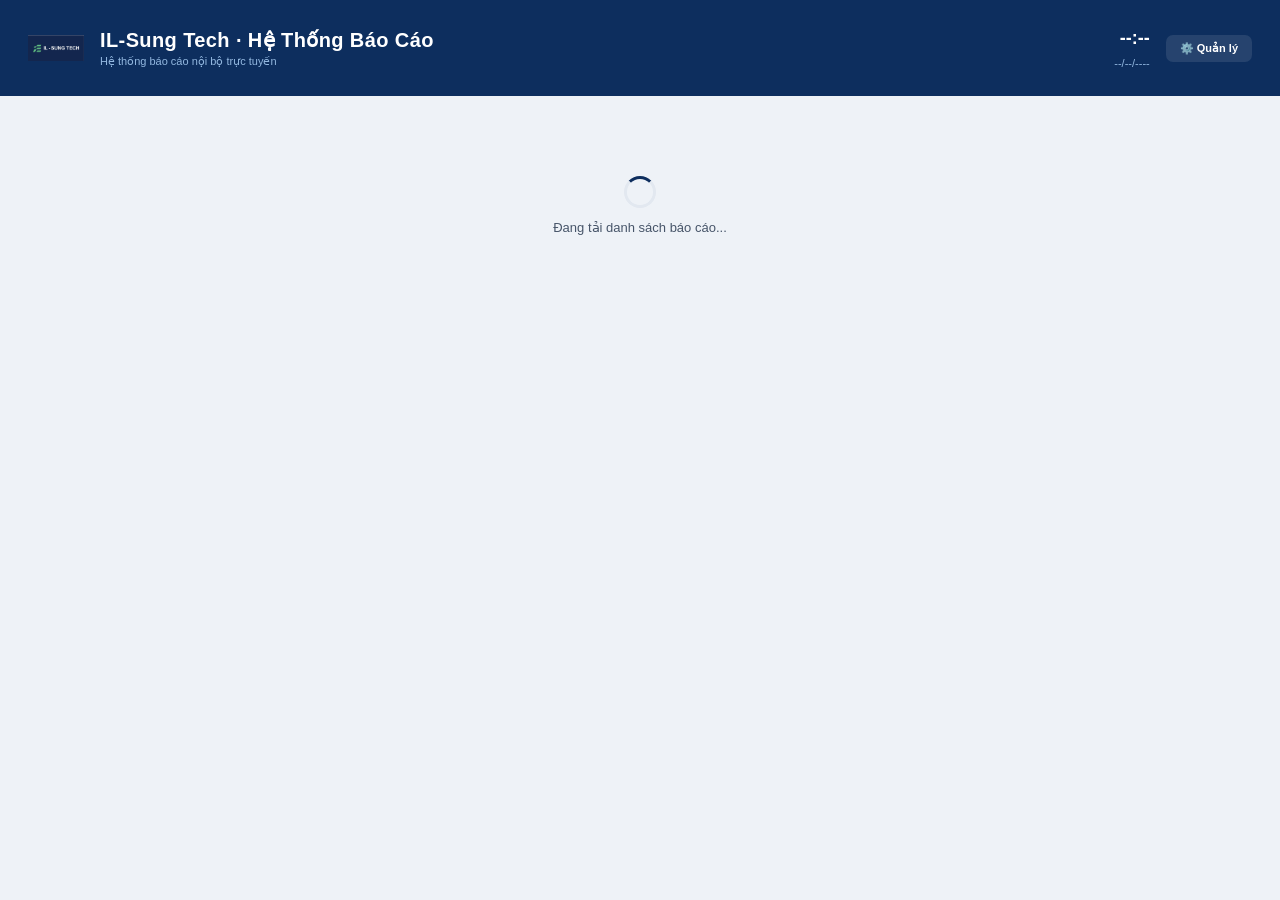
==== commit 46a9593f: "Add files via upload" ====
--- a/index.html
+++ b/index.html
@@ -9,513 +9,387 @@
     --navy:      #0D2E5E;
     --navy-mid:  #1A4A8A;
     --navy-light:#2D6BB0;
-    --gold:      #C9A84C;
     --green:     #1B7A3E;
     --red:       #C0392B;
+    --amber:     #D97706;
     --slate:     #475569;
     --bg:        #EEF2F7;
     --white:     #FFFFFF;
     --border:    #CBD5E1;
   }
-
   * { box-sizing: border-box; margin: 0; padding: 0; }
-
-  body {
-    font-family: 'Segoe UI', Arial, sans-serif;
-    background: var(--bg);
-    color: #1E293B;
-    min-height: 100vh;
-  }
-
-  /* ── HEADER ── */
+  body { font-family: "Segoe UI", Arial, sans-serif; background: var(--bg); color: #1E293B; min-height: 100vh; }
+
+  /* HEADER */
   .header {
     background: #0D2E5E;
-    padding: 28px 32px 24px;
-    display: flex;
-    align-items: center;
-    gap: 20px;
-  }
-  .header-logo {
-    width: 56px; height: 56px;
-    border-radius: 12px;
-    overflow: hidden;
-    display: flex; align-items: center; justify-content: center;
-    flex-shrink: 0;
-  }
-  .header-text h1 { color: #fff; font-size: 22px; font-weight: 700; letter-spacing: .5px; }
-  .header-text p  { color: #93B8E0; font-size: 12px; margin-top: 3px; }
-  .header-right {
-    margin-left: auto; text-align: right;
-    color: #93B8E0; font-size: 11px; line-height: 1.6;
-  }
-  .header-right strong { color: #fff; font-size: 18px; display: block; }
-
-  /* ── WRAPPER ── */
-  .wrapper { max-width: 900px; margin: 0 auto; padding: 24px 20px 48px; }
-
-  /* ── STATS BAR – collapsible ── */
+    padding: 20px 28px;
+    display: flex; align-items: center; gap: 16px;
+  }
+  .header-logo { width:56px; height:56px; border-radius:12px; overflow:hidden; flex-shrink:0; display:flex; align-items:center; justify-content:center; }
+  .header-logo img { width:100%; height:100%; object-fit:contain; }
+  .header-text h1 { color:#fff; font-size:20px; font-weight:700; letter-spacing:.4px; }
+  .header-text p  { color:#93B8E0; font-size:11px; margin-top:3px; }
+  .header-right   { margin-left:auto; text-align:right; color:#93B8E0; font-size:11px; line-height:1.7; }
+  .header-right strong { color:#fff; font-size:18px; display:block; }
+  .header-admin {
+    background: rgba(255,255,255,.1);
+    color: #fff; border: none; border-radius: 7px;
+    padding: 7px 14px; font-size: 11px; font-weight: 600;
+    cursor: pointer; font-family: inherit; text-decoration: none;
+    display: inline-flex; align-items: center; gap: 5px;
+    transition: background .15s; white-space: nowrap;
+  }
+  .header-admin:hover { background: rgba(255,255,255,.2); }
+
+  /* WRAPPER */
+  .wrapper { max-width: 900px; margin: 0 auto; padding: 20px 20px 48px; }
+
+  /* LOADING */
+  .loading {
+    text-align: center; padding: 60px 20px;
+    color: var(--slate); font-size: 13px;
+  }
+  .loading .spinner {
+    width: 32px; height: 32px; border: 3px solid #E2E8F0;
+    border-top-color: var(--navy); border-radius: 50%;
+    animation: spin .7s linear infinite; margin: 0 auto 12px;
+  }
+  @keyframes spin { to { transform: rotate(360deg); } }
+
+  /* ERROR */
+  .error-box {
+    background: #FEF2F2; border: 1px solid #FECACA;
+    border-radius: 10px; padding: 20px 24px; margin: 20px 0;
+    color: var(--red); font-size: 13px; line-height: 1.6;
+  }
+  .error-box strong { display: block; margin-bottom: 6px; font-size: 14px; }
+
+  /* STATS BAR */
   .stats-toggle {
-    display: flex;
-    align-items: center;
-    justify-content: space-between;
-    background: var(--white);
-    border-radius: 10px;
-    padding: 10px 16px;
-    cursor: pointer;
-    box-shadow: 0 1px 4px rgba(0,0,0,.06);
-    margin-bottom: 4px;
-    user-select: none;
-    transition: background .15s;
+    display: flex; align-items: center; justify-content: space-between;
+    background: var(--white); border-radius: 10px; padding: 10px 16px;
+    cursor: pointer; box-shadow: 0 1px 4px rgba(0,0,0,.06);
+    margin-bottom: 4px; user-select: none; transition: background .15s;
   }
   .stats-toggle:hover { background: #F8FAFC; }
-  .stats-toggle-left {
-    display: flex; align-items: center; gap: 10px;
-    font-size: 12px; font-weight: 600; color: var(--slate);
-  }
-  .stats-mini {
-    display: flex; gap: 20px; align-items: center;
-  }
-  .stats-mini-item {
-    display: flex; align-items: center; gap: 5px;
-    font-size: 12px; color: var(--slate);
-  }
-  .stats-mini-item strong { color: var(--navy); font-size: 14px; }
-  .toggle-arrow {
-    font-size: 12px; color: #94A3B8;
-    transition: transform .25s;
-  }
-  .toggle-arrow.open { transform: rotate(180deg); }
-
-  .stats-panel {
-    background: var(--white);
-    border-radius: 0 0 10px 10px;
-    overflow: hidden;
-    max-height: 0;
-    transition: max-height .3s ease, padding .3s;
-    box-shadow: 0 2px 4px rgba(0,0,0,.05);
-  }
-  .stats-panel.open { max-height: 200px; }
-
-  .stats-bar {
-    display: flex; gap: 0;
-    padding: 16px 20px;
-    border-top: 1px solid #F1F5F9;
-    flex-wrap: wrap;
-  }
-  .stat-item {
-    text-align: center;
-    flex: 1;
-    min-width: 100px;
-    padding: 4px 8px;
-    border-right: 1px solid var(--border);
-  }
-  .stat-item:last-child { border-right: none; }
-  .stat-num  { font-size: 26px; font-weight: 700; color: var(--navy); }
-  .stat-lbl  { font-size: 10px; color: var(--slate); margin-top: 2px; text-transform: uppercase; letter-spacing: .3px; }
-
-  /* ── SECTION LABEL ── */
+  .stats-toggle-left { display:flex; align-items:center; gap:10px; font-size:12px; font-weight:600; color:var(--slate); }
+  .stats-mini { display:flex; gap:20px; align-items:center; }
+  .stats-mini-item { display:flex; align-items:center; gap:5px; font-size:12px; color:var(--slate); }
+  .stats-mini-item strong { color:var(--navy); font-size:14px; }
+  .toggle-arrow { font-size:12px; color:#94A3B8; transition:transform .25s; }
+  .toggle-arrow.open { transform:rotate(180deg); }
+  .stats-panel { background:var(--white); border-radius:0 0 10px 10px; overflow:hidden; max-height:0; transition:max-height .3s ease; box-shadow:0 2px 4px rgba(0,0,0,.05); }
+  .stats-panel.open { max-height:200px; }
+  .stats-bar { display:flex; gap:0; padding:16px 20px; border-top:1px solid #F1F5F9; flex-wrap:wrap; }
+  .stat-item { text-align:center; flex:1; min-width:100px; padding:4px 8px; border-right:1px solid var(--border); }
+  .stat-item:last-child { border-right:none; }
+  .stat-num { font-size:26px; font-weight:700; color:var(--navy); }
+  .stat-lbl { font-size:10px; color:var(--slate); margin-top:2px; text-transform:uppercase; letter-spacing:.3px; }
+
+  /* SECTION */
   .section-label {
-    font-size: 11px; font-weight: 700; color: var(--slate);
-    text-transform: uppercase; letter-spacing: .6px;
-    margin-bottom: 8px; margin-top: 22px;
-    display: flex; align-items: center; gap: 8px;
-    cursor: default;
-  }
-  .section-label::after { content: ''; flex: 1; height: 1px; background: var(--border); }
-
-  .section-count {
-    font-size: 10px; font-weight: 700;
-    background: var(--navy); color: #fff;
-    padding: 1px 8px; border-radius: 20px;
-    letter-spacing: .2px;
-  }
-
+    font-size:11px; font-weight:700; color:var(--slate);
+    text-transform:uppercase; letter-spacing:.6px;
+    margin-bottom:8px; margin-top:22px;
+    display:flex; align-items:center; gap:8px;
+  }
+  .section-label::after { content:''; flex:1; height:1px; background:var(--border); }
+  .section-count { font-size:10px; font-weight:700; background:var(--navy); color:#fff; padding:1px 8px; border-radius:20px; }
   .section-toggle {
-    display: flex; align-items: center; gap: 6px;
-    cursor: pointer;
-    font-size: 10px; font-weight: 600; color: var(--slate);
-    background: #F1F5F9;
-    border: 1px solid var(--border);
-    border-radius: 6px;
-    padding: 2px 10px 2px 8px;
-    user-select: none;
-    transition: background .15s;
-    white-space: nowrap;
-  }
-  .section-toggle:hover { background: #E2E8F0; }
-  .section-toggle .sarrow { font-size: 10px; transition: transform .25s; }
-  .section-toggle.collapsed .sarrow { transform: rotate(-90deg); }
-
-  /* Collapsed list: show only first 3, hide rest */
-  .report-list.collapsed .report-row:nth-child(n+4) {
-    display: none;
-  }
-
-  /* ── ROW CARDS (1 dòng compact) ── */
-  .report-list { display: flex; flex-direction: column; gap: 6px; }
-
+    display:flex; align-items:center; gap:6px; cursor:pointer;
+    font-size:10px; font-weight:600; color:var(--slate);
+    background:#F1F5F9; border:1px solid var(--border); border-radius:6px;
+    padding:2px 10px 2px 8px; user-select:none; transition:background .15s; white-space:nowrap;
+  }
+  .section-toggle:hover { background:#E2E8F0; }
+  .section-toggle .sarrow { font-size:10px; transition:transform .25s; }
+  .section-toggle.collapsed .sarrow { transform:rotate(-90deg); }
+  .report-list { display:flex; flex-direction:column; gap:6px; }
+  .report-list.collapsed .report-row:nth-child(n+4) { display:none; }
+
+  /* REPORT ROW */
   .report-row {
-    background: var(--white);
-    border-radius: 9px;
-    box-shadow: 0 1px 3px rgba(0,0,0,.06);
-    display: flex;
-    align-items: center;
-    gap: 12px;
-    padding: 10px 14px;
-    text-decoration: none;
-    color: inherit;
-    transition: transform .12s, box-shadow .12s, background .12s;
-    border-left: 4px solid transparent;
-    cursor: pointer;
-  }
-  .report-row:hover {
-    transform: translateX(3px);
-    box-shadow: 0 3px 12px rgba(13,46,94,.1);
-    background: #FAFBFF;
-  }
-  .report-row.planned {
-    opacity: .55;
-    pointer-events: none;
-  }
-
-  /* left accent per dept */
-  .row-hr  { border-left-color: #1A4A8A; }
-  .row-pro { border-left-color: #1B7A3E; }
-  .row-qc  { border-left-color: #7C3AED; }
-  .row-eqm { border-left-color: #B45309; }
-  .row-mm  { border-left-color: #0E7A6E; }
-  .row-ehs { border-left-color: #C0392B; }
-
-  .row-icon {
-    width: 32px; height: 32px;
-    border-radius: 8px;
-    display: flex; align-items: center; justify-content: center;
-    font-size: 16px; flex-shrink: 0;
-  }
-  .icon-hr  { background: #EFF6FF; }
-  .icon-pro { background: #F0FDF4; }
-  .icon-qc  { background: #F5F3FF; }
-  .icon-eqm { background: #FFFBEB; }
-  .icon-mm  { background: #F0FDFA; }
-  .icon-ehs { background: #FEF2F2; }
-
-  .row-body { flex: 1; display: flex; align-items: center; gap: 10px; min-width: 0; }
-
-  .row-code {
-    font-size: 10px; font-weight: 700;
-    font-family: 'Courier New', monospace;
-    letter-spacing: .4px;
-    white-space: nowrap; flex-shrink: 0;
-    padding: 2px 8px;
-    border-radius: 5px;
-    background: #F1F5F9;
-    color: var(--slate);
-  }
-
-  .row-divider { width: 1px; height: 16px; background: var(--border); flex-shrink: 0; }
-
-  .row-title {
-    font-size: 15px; font-weight: 700;
-    color: var(--navy);
-    white-space: nowrap; overflow: hidden; text-overflow: ellipsis;
-    letter-spacing: .1px;
-  }
-  .report-row:not(.planned):hover .row-title { color: var(--navy-light); }
-
-  .row-right {
-    display: flex; align-items: center; gap: 10px; flex-shrink: 0; margin-left: auto;
-  }
-  .row-freq {
-    font-size: 10px; color: #94A3B8; white-space: nowrap;
-  }
-  .row-status {
-    font-size: 10px; font-weight: 700;
-    padding: 2px 10px; border-radius: 20px; white-space: nowrap;
-  }
-  .status-live    { background: #DCFCE7; color: #166534; }
-  .status-dev     { background: #FEF9C3; color: #854D0E; }
-  .status-planned { background: #F1F5F9; color: #64748B; }
-
-  .row-arrow { color: #CBD5E1; font-size: 14px; flex-shrink: 0; }
-  .report-row:not(.planned) .row-arrow { color: #94A3B8; }
-
-  /* ── FOOTER ── */
-  .footer {
-    text-align: center; margin-top: 36px;
-    font-size: 11px; color: #94A3B8; line-height: 1.8;
-  }
-  .footer strong { color: var(--slate); }
-
-  @media(max-width:600px) {
-    .header { flex-direction: column; align-items: flex-start; gap: 12px; }
-    .header-right { margin-left: 0; text-align: left; }
-    .row-freq { display: none; }
-    .stats-mini { display: none; }
+    background:var(--white); border-radius:9px;
+    box-shadow:0 1px 3px rgba(0,0,0,.06);
+    display:flex; align-items:center; gap:12px;
+    padding:10px 14px; text-decoration:none; color:inherit;
+    transition:transform .12s, box-shadow .12s, background .12s;
+    border-left:4px solid transparent;
+  }
+  .report-row:hover { transform:translateX(3px); box-shadow:0 3px 12px rgba(13,46,94,.1); background:#FAFBFF; }
+  .report-row.planned { opacity:.55; pointer-events:none; }
+
+  /* dept colors */
+  .row-hr  { border-left-color:#1A4A8A; } .row-pro { border-left-color:#1B7A3E; }
+  .row-qc  { border-left-color:#7C3AED; } .row-eqm { border-left-color:#B45309; }
+  .row-mm  { border-left-color:#0E7A6E; } .row-ehs { border-left-color:#C0392B; }
+
+  .row-icon { width:32px; height:32px; border-radius:8px; display:flex; align-items:center; justify-content:center; font-size:16px; flex-shrink:0; }
+  .icon-hr{background:#EFF6FF;} .icon-pro{background:#F0FDF4;} .icon-qc{background:#F5F3FF;}
+  .icon-eqm{background:#FFFBEB;} .icon-mm{background:#F0FDFA;} .icon-ehs{background:#FEF2F2;}
+
+  .row-body { flex:1; display:flex; align-items:center; gap:10px; min-width:0; }
+  .row-code { font-size:10px; font-weight:700; font-family:"Courier New",monospace; letter-spacing:.4px; white-space:nowrap; flex-shrink:0; padding:2px 8px; border-radius:5px; background:#F1F5F9; color:var(--slate); }
+  .row-divider { width:1px; height:16px; background:var(--border); flex-shrink:0; }
+  .row-title { font-size:15px; font-weight:700; color:var(--navy); white-space:nowrap; overflow:hidden; text-overflow:ellipsis; letter-spacing:.1px; }
+  .report-row:not(.planned):hover .row-title { color:var(--navy-light); }
+
+  .row-right { display:flex; align-items:center; gap:10px; flex-shrink:0; margin-left:auto; }
+  .row-freq { font-size:10px; color:#94A3B8; white-space:nowrap; }
+  .row-status { font-size:10px; font-weight:700; padding:2px 10px; border-radius:20px; white-space:nowrap; }
+  .status-live    { background:#DCFCE7; color:#166534; }
+  .status-dev     { background:#FEF9C3; color:#854D0E; }
+  .status-planned { background:#F1F5F9; color:#64748B; }
+  .row-arrow { color:#CBD5E1; font-size:14px; flex-shrink:0; }
+  .report-row:not(.planned) .row-arrow { color:#94A3B8; }
+
+  /* FOOTER */
+  .footer { text-align:center; margin-top:36px; font-size:11px; color:#94A3B8; line-height:1.8; }
+  .footer strong { color:var(--slate); }
+
+  /* UPDATED AT */
+  .updated-at { font-size:10px; color:#94A3B8; margin-left:auto; }
+
+  @media(max-width:600px){
+    .header { flex-direction:column; align-items:flex-start; gap:10px; }
+    .header-right { margin-left:0; text-align:left; }
+    .stats-mini { display:none; }
+    .row-freq { display:none; }
   }
 </style>
 </head>
 <body>
 
-<!-- HEADER -->
 <div class="header">
   <div class="header-logo">
-    <img src="[data-uri]" alt="IL-Sung Tech" style="width:52px;height:52px;object-fit:contain;border-radius:10px;">
+    <img src="[data-uri]" alt="IL-Sung Tech">
   </div>
   <div class="header-text">
-    <h1>IL-Sung Tech · Hệ Thống Báo Cáo</h1>
-    <p>Công ty Cổ phần IL-Sung Tech – Hệ thống báo cáo nội bộ trực tuyến</p>
+    <h1 id="site-name">IL-Sung Tech · Hệ Thống Báo Cáo</h1>
+    <p>Hệ thống báo cáo nội bộ trực tuyến</p>
   </div>
   <div class="header-right">
     <strong id="clock">--:--</strong>
     <span id="date-display">--/--/----</span>
   </div>
+  <a class="header-admin" href="./admin.html">⚙️ Quản lý</a>
 </div>
 
 <div class="wrapper">
-
-  <!-- STATS – collapsible -->
+  <div id="app">
+    <div class="loading">
+      <div class="spinner"></div>
+      Đang tải danh sách báo cáo...
+    </div>
+  </div>
+</div>
+
+<script>
+// ═══════════════════════════════════
+// CONFIG
+// ═══════════════════════════════════
+const REPORTS_JSON = './reports.json';
+
+const DEPT_META = {
+  hr:  { label: '👥 Nhân Sự – HR',      iconCls: 'icon-hr',  rowCls: 'row-hr'  },
+  pro: { label: '🏗 Sản Xuất – Production', iconCls: 'icon-pro', rowCls: 'row-pro' },
+  qc:  { label: '🔍 Chất Lượng – QC',   iconCls: 'icon-qc',  rowCls: 'row-qc'  },
+  eqm: { label: '⚙️ Thiết Bị – EQM',   iconCls: 'icon-eqm', rowCls: 'row-eqm' },
+  mm:  { label: '📦 Kho – MM',          iconCls: 'icon-mm',  rowCls: 'row-mm'  },
+  ehs: { label: '🦺 An Toàn – EHS',     iconCls: 'icon-ehs', rowCls: 'row-ehs' },
+};
+
+const STATUS_HTML = {
+  live:    '<span class="row-status status-live">● Đang dùng</span>',
+  dev:     '<span class="row-status status-dev">⚙ Xây dựng</span>',
+  planned: '<span class="row-status status-planned">○ Kế hoạch</span>',
+};
+
+// ═══════════════════════════════════
+// CLOCK
+// ═══════════════════════════════════
+function updateClock() {
+  const now = new Date();
+  const hh = String(now.getHours()).padStart(2,'0');
+  const mm = String(now.getMinutes()).padStart(2,'0');
+  const dd = String(now.getDate()).padStart(2,'0');
+  const mo = String(now.getMonth()+1).padStart(2,'0');
+  const yy = now.getFullYear();
+  document.getElementById('clock').textContent = hh+':'+mm;
+  document.getElementById('date-display').textContent = dd+'/'+mo+'/'+yy;
+}
+updateClock();
+setInterval(updateClock, 1000);
+
+// ═══════════════════════════════════
+// STATS TOGGLE
+// ═══════════════════════════════════
+function toggleStats() {
+  const panel = document.getElementById('stats-panel');
+  const arrow = document.getElementById('stats-arrow');
+  const mini  = document.getElementById('stats-mini');
+  const isOpen = panel.classList.contains('open');
+  panel.classList.toggle('open', !isOpen);
+  arrow.classList.toggle('open', !isOpen);
+  mini.style.opacity = isOpen ? '1' : '0';
+}
+
+// ═══════════════════════════════════
+// SECTION TOGGLE
+// ═══════════════════════════════════
+function toggleSection(btn, listId) {
+  const list = document.getElementById(listId);
+  const isCollapsed = list.classList.contains('collapsed');
+  const rows  = list.querySelectorAll('.report-row');
+  const extra = rows.length - 3;
+  list.classList.toggle('collapsed', !isCollapsed);
+  btn.classList.toggle('collapsed', !isCollapsed);
+  btn.querySelector('span').textContent = isCollapsed ? 'Thu gọn' : 'Xem thêm ('+extra+')';
+}
+
+// ═══════════════════════════════════
+// RENDER
+// ═══════════════════════════════════
+function renderApp(data) {
+  const reports = data.reports || [];
+  const config  = data.config  || {};
+
+  // Update site name
+  if (config.siteName) document.getElementById('site-name').textContent = config.siteName;
+
+  // Update admin link to use siteUrl if available
+  if (config.siteUrl) {
+    const adminLink = document.querySelector('.header-admin');
+    if (adminLink) adminLink.href = config.siteUrl + '/admin.html';
+  }
+
+  const app = document.getElementById('app');
+
+  if (reports.length === 0) {
+    app.innerHTML = '<div class="loading" style="color:#94A3B8;">📭 Chưa có báo cáo nào.<br><a href="./admin.html" style="color:var(--navy-mid);font-weight:600;">→ Vào trang quản lý để thêm</a></div>';
+    return;
+  }
+
+  // Stats
+  const total   = reports.length;
+  const live    = reports.filter(r => r.trang_thai === 'live').length;
+  const dev     = reports.filter(r => r.trang_thai === 'dev').length;
+  const depts   = [...new Set(reports.map(r => r.nhom))].length;
+
+  // Group by nhom – preserve insertion order
+  const groups = {};
+  reports.forEach(r => {
+    if (!groups[r.nhom]) groups[r.nhom] = [];
+    groups[r.nhom].push(r);
+  });
+
+  let html = '';
+
+  // ── Stats bar ──
+  html += `
   <div class="stats-toggle" onclick="toggleStats()">
-    <div class="stats-toggle-left">
-      📊 Tổng quan hệ thống
-    </div>
+    <div class="stats-toggle-left">📊 Tổng quan hệ thống</div>
     <div class="stats-mini" id="stats-mini">
-      <div class="stats-mini-item"><strong>2</strong> đang dùng</div>
-      <div class="stats-mini-item"><strong>4</strong> đang xây dựng</div>
-      <div class="stats-mini-item"><strong>5</strong> bộ phận</div>
+      <div class="stats-mini-item"><strong>${live}</strong> đang dùng</div>
+      <div class="stats-mini-item"><strong>${dev}</strong> đang xây dựng</div>
+      <div class="stats-mini-item"><strong>${depts}</strong> bộ phận</div>
     </div>
     <span class="toggle-arrow" id="stats-arrow">▼</span>
   </div>
   <div class="stats-panel" id="stats-panel">
     <div class="stats-bar">
-      <div class="stat-item">
-        <div class="stat-num">2</div>
-        <div class="stat-lbl">Đang hoạt động</div>
-      </div>
-      <div class="stat-item">
-        <div class="stat-num">4</div>
-        <div class="stat-lbl">Đang xây dựng</div>
-      </div>
-      <div class="stat-item">
-        <div class="stat-num">5</div>
-        <div class="stat-lbl">Bộ phận</div>
-      </div>
-      <div class="stat-item">
-        <div class="stat-num">∞</div>
-        <div class="stat-lbl">Truy cập mọi lúc</div>
-      </div>
+      <div class="stat-item"><div class="stat-num">${total}</div><div class="stat-lbl">Tổng báo cáo</div></div>
+      <div class="stat-item"><div class="stat-num">${live}</div><div class="stat-lbl">Đang hoạt động</div></div>
+      <div class="stat-item"><div class="stat-num">${dev}</div><div class="stat-lbl">Đang xây dựng</div></div>
+      <div class="stat-item"><div class="stat-num">${depts}</div><div class="stat-lbl">Bộ phận</div></div>
     </div>
-  </div>
-
-  <!-- SECTION: HR -->
-  <div class="section-label">👥 Nhân Sự – HR
-    <span class="section-count">4</span>
-    <button class="section-toggle" onclick="toggleSection(this, 'list-hr')" style="display:none" id="btn-hr"><span>Thu gọn</span><span class="sarrow">▼</span></button>
-  </div>
-  <div class="report-list" id="list-hr">
-
-    <a class="report-row row-hr" href="./dau-ca/index.html">
-      <div class="row-icon icon-hr">📊</div>
+  </div>`;
+
+  // ── Sections ──
+  Object.keys(groups).forEach((nhom, gi) => {
+    const meta    = DEPT_META[nhom] || { label: nhom.toUpperCase(), iconCls: 'icon-hr', rowCls: 'row-hr' };
+    const items   = groups[nhom];
+    const listId  = 'list-' + nhom + '-' + gi;
+    const btnId   = 'btn-'  + nhom + '-' + gi;
+    const hasMore = items.length > 3;
+
+    html += `
+  <div class="section-label">
+    ${meta.label}
+    <span class="section-count">${items.length}</span>
+    ${hasMore ? `<button class="section-toggle collapsed" id="${btnId}" onclick="toggleSection(this,'${listId}')"><span>Xem thêm (${items.length-3})</span><span class="sarrow">▼</span></button>` : ''}
+  </div>
+  <div class="report-list${hasMore ? ' collapsed' : ''}" id="${listId}">`;
+
+    items.forEach(r => {
+      const isLive    = r.trang_thai === 'live';
+      const rowTag    = isLive ? 'a' : 'div';
+      const hrefAttr  = isLive ? `href="${r.link}"` : '';
+      const planned   = !isLive ? ' planned' : '';
+      html += `
+    <${rowTag} class="report-row ${meta.rowCls}${planned}" ${hrefAttr}>
+      <div class="row-icon ${meta.iconCls}">${r.icon || '📋'}</div>
       <div class="row-body">
-        <div class="row-code">HR-001</div>
+        <div class="row-code">${r.ma}</div>
         <div class="row-divider"></div>
-        <div class="row-title">Báo Cáo Leader Đi Sớm 15 Phút</div>
+        <div class="row-title">${r.ten}</div>
       </div>
       <div class="row-right">
-        <div class="row-freq">🔄 Hàng ngày</div>
-        <div class="row-status status-live">● Đang dùng</div>
+        <div class="row-freq">🔄 ${r.tan_suat}</div>
+        ${STATUS_HTML[r.trang_thai] || STATUS_HTML.planned}
         <div class="row-arrow">›</div>
       </div>
-    </a>
-
-    <div class="report-row row-hr planned">
-      <div class="row-icon icon-hr">📅</div>
-      <div class="row-body">
-        <div class="row-code">HR-002</div>
-        <div class="row-divider"></div>
-        <div class="row-title">Báo Cáo Vi Phạm Chấm Công</div>
-      </div>
-      <div class="row-right">
-        <div class="row-freq">🔄 Hàng tuần</div>
-        <div class="row-status status-dev">⚙ Đang xây dựng</div>
-        <div class="row-arrow">›</div>
-      </div>
-    </div>
-
-    <div class="report-row row-hr planned">
-      <div class="row-icon icon-hr">💰</div>
-      <div class="row-body">
-        <div class="row-code">HR-003</div>
-        <div class="row-divider"></div>
-        <div class="row-title">Báo Cáo Thưởng Đa Kỹ Năng</div>
-      </div>
-      <div class="row-right">
-        <div class="row-freq">🔄 Hàng tháng</div>
-        <div class="row-status status-planned">○ Kế hoạch</div>
-        <div class="row-arrow">›</div>
-      </div>
-    </div>
-
-    <div class="report-row row-hr planned">
-      <div class="row-icon icon-hr">📊</div>
-      <div class="row-body">
-        <div class="row-code">HR-004</div>
-        <div class="row-divider"></div>
-        <div class="row-title">Báo Cáo Tuyển Dụng</div>
-      </div>
-      <div class="row-right">
-        <div class="row-freq">🔄 Hàng tháng</div>
-        <div class="row-status status-planned">○ Kế hoạch</div>
-        <div class="row-arrow">›</div>
-      </div>
-    </div>
-
-  </div>
-
-  <!-- SECTION: PRODUCTION -->
-  <div class="section-label">🏗 Sản Xuất – Production
-    <span class="section-count">2</span>
-  </div>
-  <div class="report-list" id="list-pro">
-
-    <div class="report-row row-pro planned">
-      <div class="row-icon icon-pro">♻️</div>
-      <div class="row-body">
-        <div class="row-code">PRO-001</div>
-        <div class="row-divider"></div>
-        <div class="row-title">Báo Cáo Hàng Scrap</div>
-      </div>
-      <div class="row-right">
-        <div class="row-freq">🔄 Hàng tuần</div>
-        <div class="row-status status-dev">⚙ Đang xây dựng</div>
-        <div class="row-arrow">›</div>
-      </div>
-    </div>
-
-    <div class="report-row row-pro planned">
-      <div class="row-icon icon-pro">📉</div>
-      <div class="row-body">
-        <div class="row-code">PRO-002</div>
-        <div class="row-divider"></div>
-        <div class="row-title">Báo Cáo Tổn Thất Vật Liệu</div>
-      </div>
-      <div class="row-right">
-        <div class="row-freq">🔄 Hàng ngày</div>
-        <div class="row-status status-planned">○ Kế hoạch</div>
-        <div class="row-arrow">›</div>
-      </div>
-    </div>
-
-  </div>
-
-  <!-- SECTION: QC -->
-  <div class="section-label">🔍 Chất Lượng – QC
-    <span class="section-count">1</span>
-  </div>
-  <div class="report-list" id="list-qc">
-
-    <div class="report-row row-qc planned">
-      <div class="row-icon icon-qc">📋</div>
-      <div class="row-body">
-        <div class="row-code">QC-001</div>
-        <div class="row-divider"></div>
-        <div class="row-title">Báo Cáo CAPA Khách Hàng</div>
-      </div>
-      <div class="row-right">
-        <div class="row-freq">🔄 Theo sự kiện</div>
-        <div class="row-status status-planned">○ Kế hoạch</div>
-        <div class="row-arrow">›</div>
-      </div>
-    </div>
-
-  </div>
-
-  <!-- SECTION: EQM -->
-  <div class="section-label">⚙️ Thiết Bị – EQM
-    <span class="section-count">1</span>
-  </div>
-  <div class="report-list" id="list-eqm">
-
-    <a class="report-row row-eqm" href="./eqm-thietbi/index.html">
-      <div class="row-icon icon-eqm">📱</div>
-      <div class="row-body">
-        <div class="row-code">EQM-001</div>
-        <div class="row-divider"></div>
-        <div class="row-title">Khai Báo Thiết Bị Di Động</div>
-      </div>
-      <div class="row-right">
-        <div class="row-freq">🔄 Định kỳ</div>
-        <div class="row-status status-live">● Đang dùng</div>
-        <div class="row-arrow">›</div>
-      </div>
-    </a>
-
-  </div>
-
-  <!-- FOOTER -->
+    </${rowTag}>`;
+    });
+
+    html += '
+  </div>';
+  });
+
+  // ── Footer ──
+  const updatedAt = config.updatedAt ? `Cập nhật: ${config.updatedAt}` : '';
+  html += `
   <div class="footer">
-    <strong>IL-Sung Tech · Hệ thống báo cáo nội bộ</strong><br>
-    Quản lý bởi Bộ phận HR · Hệ thống đang trong giai đoạn phát triển
-  </div>
-
-</div>
-
-<script>
-  // Live clock
-  function updateClock() {
-    const now = new Date();
-    const hh = String(now.getHours()).padStart(2,'0');
-    const mm = String(now.getMinutes()).padStart(2,'0');
-    const dd = String(now.getDate()).padStart(2,'0');
-    const mo = String(now.getMonth()+1).padStart(2,'0');
-    const yy = now.getFullYear();
-    document.getElementById('clock').textContent = `${hh}:${mm}`;
-    document.getElementById('date-display').textContent = `${dd}/${mo}/${yy}`;
-  }
-  updateClock();
-  setInterval(updateClock, 1000);
-
-  // Stats toggle
-  function toggleStats() {
-    const panel = document.getElementById('stats-panel');
-    const arrow = document.getElementById('stats-arrow');
-    const mini  = document.getElementById('stats-mini');
-    const isOpen = panel.classList.contains('open');
-    panel.classList.toggle('open', !isOpen);
-    arrow.classList.toggle('open', !isOpen);
-    mini.style.opacity = isOpen ? '1' : '0';
-    mini.style.transition = 'opacity .2s';
-  }
-
-  // Section collapse – show toggle button only if list has >3 items
-  function initSections() {
-    document.querySelectorAll('.report-list').forEach(list => {
-      const rows = list.querySelectorAll('.report-row');
-      const listId = list.id;
-      const btn = document.querySelector(`[onclick*="${listId}"]`);
-      if (rows.length > 3 && btn) {
-        btn.style.display = 'flex';
-        list.classList.add('collapsed');
-        btn.classList.add('collapsed');
-        btn.querySelector('span').textContent = `Xem thêm (${rows.length - 3})`;
-      }
-    });
-  }
-
-  function toggleSection(btn, listId) {
-    const list = document.getElementById(listId);
-    const isCollapsed = list.classList.contains('collapsed');
-    const rows = list.querySelectorAll('.report-row');
-    const extra = rows.length - 3;
-
-    list.classList.toggle('collapsed', !isCollapsed);
-    btn.classList.toggle('collapsed', !isCollapsed);
-
-    const label = btn.querySelector('span');
-    label.textContent = isCollapsed ? 'Thu gọn' : `Xem thêm (${extra})`;
-  }
-
-  initSections();
+    <strong>${config.siteName || 'IL-Sung Tech · Hệ thống báo cáo nội bộ'}</strong><br>
+    Quản lý bởi Bộ phận HR &nbsp;·&nbsp; ${updatedAt}
+  </div>`;
+
+  app.innerHTML = html;
+}
+
+// ═══════════════════════════════════
+// LOAD JSON
+// ═══════════════════════════════════
+async function loadReports() {
+  const app = document.getElementById('app');
+  try {
+    const res = await fetch(REPORTS_JSON + '?t=' + Date.now());
+    if (!res.ok) throw new Error('HTTP ' + res.status);
+    const data = await res.json();
+
+    // Support old format (plain array)
+    if (Array.isArray(data)) {
+      renderApp({ reports: data, config: {} });
+    } else {
+      renderApp(data);
+    }
+  } catch (err) {
+    // Fallback: show helpful error
+    app.innerHTML = `
+      <div class="error-box">
+        <strong>⚠ Không tìm thấy file reports.json</strong>
+        Trang chủ cần file <code>reports.json</code> cùng thư mục để hiển thị danh sách báo cáo.<br><br>
+        <strong>Cách khắc phục:</strong><br>
+        1. Mở file <a href="./admin.html" style="color:var(--red);font-weight:600;">admin.html</a> để quản lý báo cáo<br>
+        2. Thêm báo cáo → Tải file <strong>reports.json</strong><br>
+        3. Upload <strong>reports.json</strong> lên GitHub cùng thư mục với index.html<br><br>
+        <span style="font-size:11px;color:#94A3B8;">Chi tiết lỗi: ${err.message}</span>
+      </div>`;
+  }
+}
+
+loadReports();
 </script>
-
 </body>
-</html>
+</html>
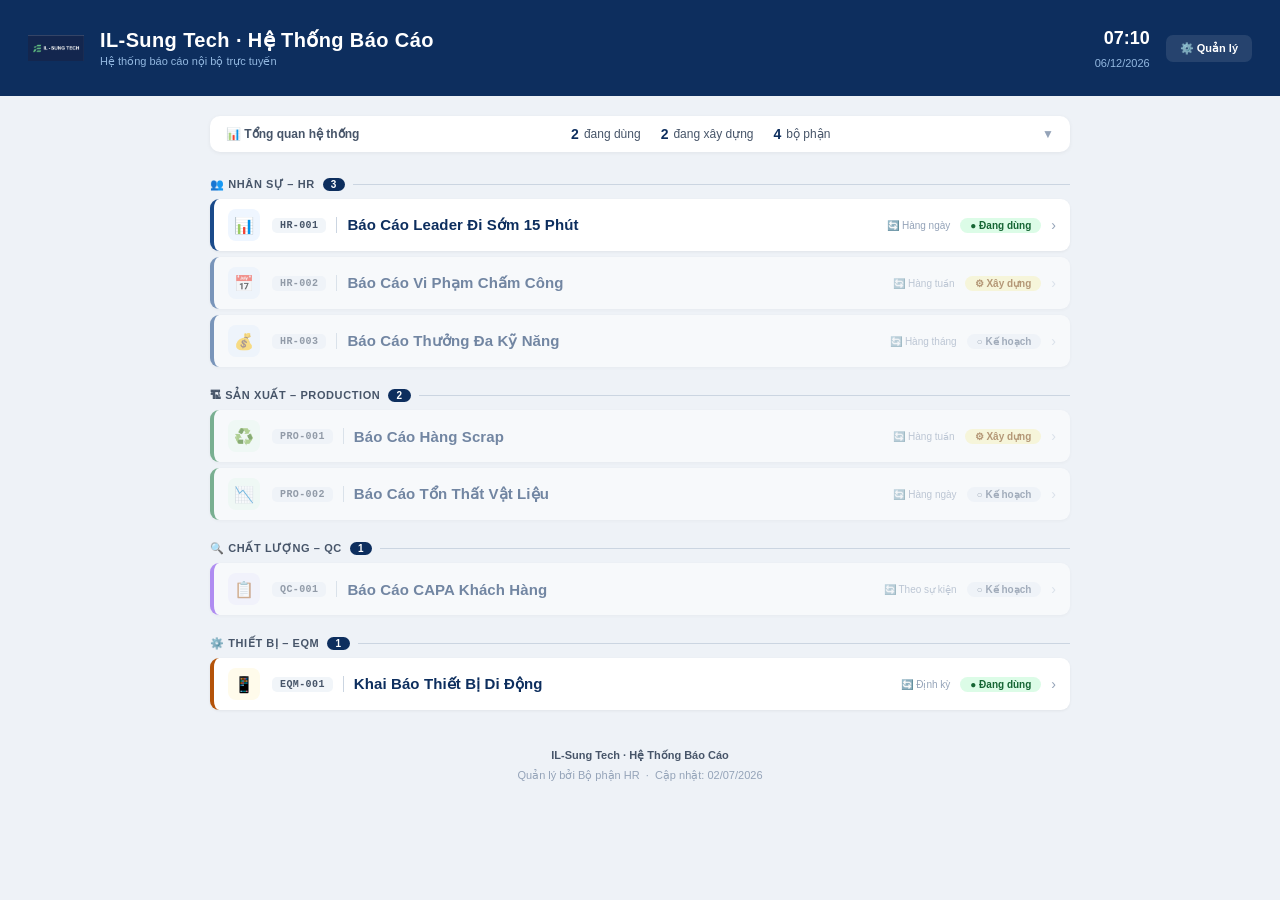
==== commit 41b67800: "Add files via upload" ====
--- a/index.html
+++ b/index.html
@@ -343,8 +343,7 @@
     </${rowTag}>`;
     });
 
-    html += '
-  </div>';
+    html += '</div>';
   });
 
   // ── Footer ──
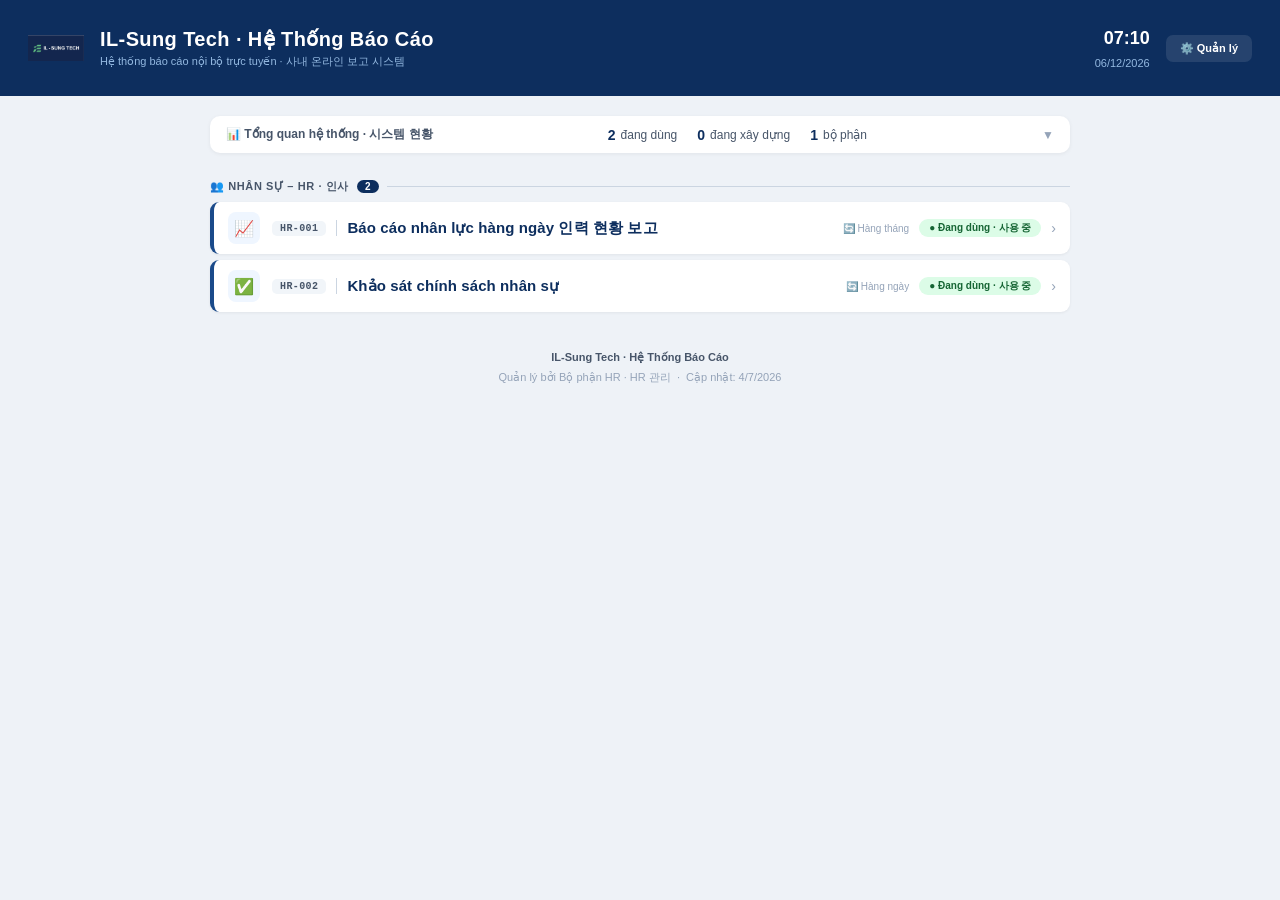
==== commit 75fbe294: "Add files via upload" ====
--- a/index.html
+++ b/index.html
@@ -3,7 +3,7 @@
 <head>
 <meta charset="UTF-8">
 <meta name="viewport" content="width=device-width, initial-scale=1.0">
-<title>IL-Sung Tech – Hệ Thống Báo Cáo</title>
+<title>IL-Sung Tech – Hệ Thống Báo Cáo · 보고 시스템</title>
 <style>
   :root {
     --navy:      #0D2E5E;
@@ -166,8 +166,8 @@
     <img src="[data-uri]" alt="IL-Sung Tech">
   </div>
   <div class="header-text">
-    <h1 id="site-name">IL-Sung Tech · Hệ Thống Báo Cáo</h1>
-    <p>Hệ thống báo cáo nội bộ trực tuyến</p>
+    <h1 id="site-name">IL-Sung Tech · Hệ Thống Báo Cáo <span style="font-weight:500;opacity:.65;font-size:.72em">보고 시스템</span></h1>
+    <p>Hệ thống báo cáo nội bộ trực tuyến · 사내 온라인 보고 시스템</p>
   </div>
   <div class="header-right">
     <strong id="clock">--:--</strong>
@@ -192,18 +192,18 @@
 const REPORTS_JSON = './reports.json';
 
 const DEPT_META = {
-  hr:  { label: '👥 Nhân Sự – HR',      iconCls: 'icon-hr',  rowCls: 'row-hr'  },
-  pro: { label: '🏗 Sản Xuất – Production', iconCls: 'icon-pro', rowCls: 'row-pro' },
-  qc:  { label: '🔍 Chất Lượng – QC',   iconCls: 'icon-qc',  rowCls: 'row-qc'  },
-  eqm: { label: '⚙️ Thiết Bị – EQM',   iconCls: 'icon-eqm', rowCls: 'row-eqm' },
-  mm:  { label: '📦 Kho – MM',          iconCls: 'icon-mm',  rowCls: 'row-mm'  },
-  ehs: { label: '🦺 An Toàn – EHS',     iconCls: 'icon-ehs', rowCls: 'row-ehs' },
+  hr:  { label: '👥 Nhân Sự – HR · 인사',      iconCls: 'icon-hr',  rowCls: 'row-hr'  },
+  pro: { label: '🏗 Sản Xuất – Production · 생산', iconCls: 'icon-pro', rowCls: 'row-pro' },
+  qc:  { label: '🔍 Chất Lượng – QC · 품질',   iconCls: 'icon-qc',  rowCls: 'row-qc'  },
+  eqm: { label: '⚙️ Thiết Bị – EQM · 설비',   iconCls: 'icon-eqm', rowCls: 'row-eqm' },
+  mm:  { label: '📦 Kho – MM · 자재',          iconCls: 'icon-mm',  rowCls: 'row-mm'  },
+  ehs: { label: '🦺 An Toàn – EHS · 안전',     iconCls: 'icon-ehs', rowCls: 'row-ehs' },
 };
 
 const STATUS_HTML = {
-  live:    '<span class="row-status status-live">● Đang dùng</span>',
-  dev:     '<span class="row-status status-dev">⚙ Xây dựng</span>',
-  planned: '<span class="row-status status-planned">○ Kế hoạch</span>',
+  live:    '<span class="row-status status-live">● Đang dùng · 사용 중</span>',
+  dev:     '<span class="row-status status-dev">⚙ Xây dựng · 구축 중</span>',
+  planned: '<span class="row-status status-planned">○ Kế hoạch · 계획</span>',
 };
 
 // ═══════════════════════════════════
@@ -289,7 +289,7 @@
   // ── Stats bar ──
   html += `
   <div class="stats-toggle" onclick="toggleStats()">
-    <div class="stats-toggle-left">📊 Tổng quan hệ thống</div>
+    <div class="stats-toggle-left">📊 Tổng quan hệ thống · 시스템 현황</div>
     <div class="stats-mini" id="stats-mini">
       <div class="stats-mini-item"><strong>${live}</strong> đang dùng</div>
       <div class="stats-mini-item"><strong>${dev}</strong> đang xây dựng</div>
@@ -299,10 +299,10 @@
   </div>
   <div class="stats-panel" id="stats-panel">
     <div class="stats-bar">
-      <div class="stat-item"><div class="stat-num">${total}</div><div class="stat-lbl">Tổng báo cáo</div></div>
-      <div class="stat-item"><div class="stat-num">${live}</div><div class="stat-lbl">Đang hoạt động</div></div>
-      <div class="stat-item"><div class="stat-num">${dev}</div><div class="stat-lbl">Đang xây dựng</div></div>
-      <div class="stat-item"><div class="stat-num">${depts}</div><div class="stat-lbl">Bộ phận</div></div>
+      <div class="stat-item"><div class="stat-num">${total}</div><div class="stat-lbl">Tổng báo cáo · 총 보고서</div></div>
+      <div class="stat-item"><div class="stat-num">${live}</div><div class="stat-lbl">Đang hoạt động · 운영 중</div></div>
+      <div class="stat-item"><div class="stat-num">${dev}</div><div class="stat-lbl">Đang xây dựng · 구축 중</div></div>
+      <div class="stat-item"><div class="stat-num">${depts}</div><div class="stat-lbl">Bộ phận · 부서</div></div>
     </div>
   </div>`;
 
@@ -351,7 +351,7 @@
   html += `
   <div class="footer">
     <strong>${config.siteName || 'IL-Sung Tech · Hệ thống báo cáo nội bộ'}</strong><br>
-    Quản lý bởi Bộ phận HR &nbsp;·&nbsp; ${updatedAt}
+    Quản lý bởi Bộ phận HR · HR 관리 &nbsp;·&nbsp; ${updatedAt}
   </div>`;
 
   app.innerHTML = html;
